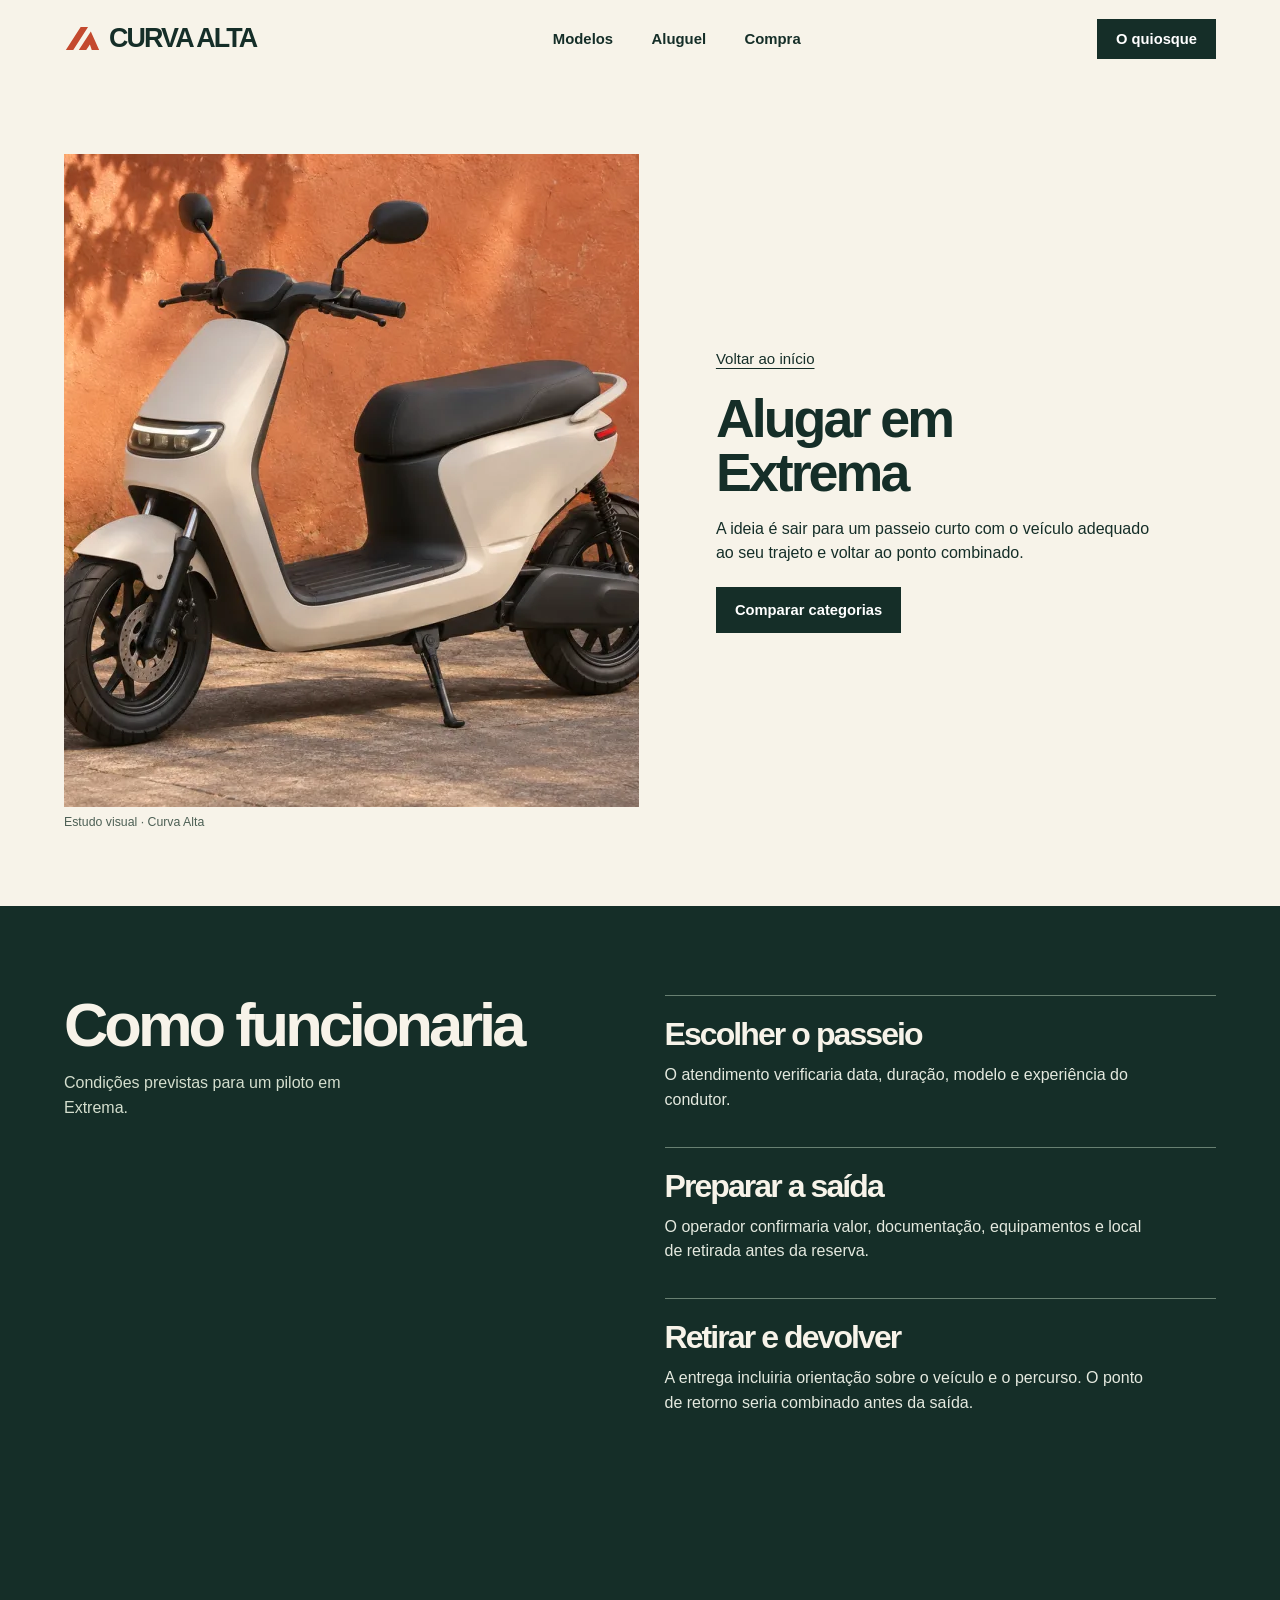
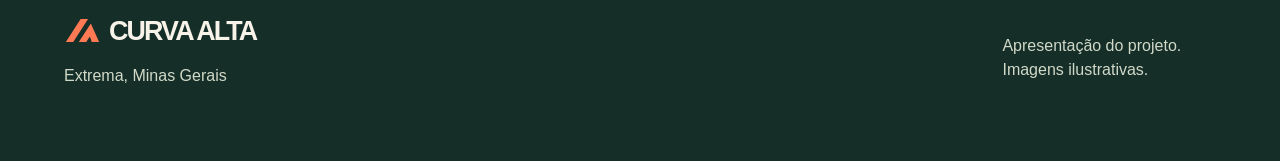
==== aluguel.html @ ac738452 "WIP: Apresentação do piloto Curva Alta em Extrema" ====
<!doctype html><html lang="pt-BR"><head><meta charset="utf-8"><meta name="viewport" content="width=device-width,initial-scale=1"><meta name="theme-color" content="#152e28"><meta name="robots" content="noindex,nofollow"><meta name="referrer" content="no-referrer"><meta http-equiv="Content-Security-Policy" content="default-src 'self'; img-src 'self'; style-src 'self'; script-src 'self'; connect-src 'none'; form-action 'none'; base-uri 'none'; object-src 'none'"><title>Alugar em Extrema · Curva Alta</title><meta name="description" content="Conheça a proposta da Curva Alta para passeios, mobilidade elétrica e quiosques parceiros em Extrema, Minas Gerais."><meta property="og:title" content="Alugar em Extrema · Curva Alta"><meta property="og:description" content="Conheça a proposta da Curva Alta para passeios, mobilidade elétrica e quiosques parceiros em Extrema, Minas Gerais."><meta property="og:image" content="https://jowpurcinelli.github.io/curva-alta/assets/serra.webp"><link rel="stylesheet" href="assets/store.css"><link rel="stylesheet" href="assets/showroom.css"><link rel="stylesheet" href="assets/kiosk.css"><link rel="stylesheet" href="assets/demo.css"></head><body><a class="ca-skip" href="#principal">Pular para o conteúdo</a><header class="ca-header"><div class="ca-wrap ca-bar"><a class="ca-mark" href="./" aria-label="Curva Alta, início"><svg class="ca-sign" width="37" height="32" viewBox="0 0 40 34" fill="none" aria-hidden="true" focusable="false"><path d="M2 29 18 4h8L10 29H2Zm14 0L29 9l9 20h-8l-2-6-4 6h-8Z" fill="currentColor"/></svg>
<span class="ca-word">CURVA ALTA</span>
</a><nav class="ca-nav" aria-label="Navegação principal"><a href="./#modelos">Modelos</a><a href="aluguel.html">Aluguel</a><a href="compra.html">Compra</a></nav><a class="ca-header-cta" href="quiosque.html">O quiosque</a><details class="ca-menu"><summary aria-label="Abrir menu"><span></span><span></span></summary><nav aria-label="Menu para celular"><a href="./#modelos">Modelos</a><a href="aluguel.html">Aluguel</a><a href="compra.html">Compra</a><a href="quiosque.html">O quiosque</a></nav></details></div></header><main id="principal"><section class="ca-kiosk detail"><div class="ca-wrap ca-kiosk-block"><figure><img src="assets/scooter.webp" alt="Alugar em Extrema, imagem ilustrativa" width="870" height="653" loading="lazy"><figcaption>Estudo visual · Curva Alta</figcaption></figure><div><a href="./" class="back">Voltar ao início</a><h1>Alugar em Extrema</h1><p>A ideia é sair para um passeio curto com o veículo adequado ao seu trajeto e voltar ao ponto combinado.</p><div class="actions"><a class="ca-action" href="./#modelos">Comparar categorias</a></div></div></div></section><section class="ca-guide"><div class="ca-wrap ca-guide-inner"><div class="ca-guide-title"><h2>Como funcionaria</h2><p>Condições previstas para um piloto em Extrema.</p></div><div class="ca-guide-options"><article><h3>Escolher o passeio</h3><p>O atendimento verificaria data, duração, modelo e experiência do condutor.</p></article><article><h3>Preparar a saída</h3><p>O operador confirmaria valor, documentação, equipamentos e local de retirada antes da reserva.</p></article><article><h3>Retirar e devolver</h3><p>A entrega incluiria orientação sobre o veículo e o percurso. O ponto de retorno seria combinado antes da saída.</p></article></div></div></section></main><footer class="ca-footer"><div class="ca-wrap ca-footer-inner"><div><a class="ca-mark" href="./" aria-label="Curva Alta, início"><svg class="ca-sign" width="37" height="32" viewBox="0 0 40 34" fill="none" aria-hidden="true" focusable="false"><path d="M2 29 18 4h8L10 29H2Zm14 0L29 9l9 20h-8l-2-6-4 6h-8Z" fill="currentColor"/></svg>
<span class="ca-word">CURVA ALTA</span>
</a><p>Extrema, Minas Gerais</p></div><p>Apresentação do projeto. Imagens ilustrativas.</p></div></footer><script defer src="assets/demo.js"></script></body></html>
---- assets/store.css ----
:root {
  color-scheme: light;
  --ca-ink: #152e28;
  --ca-paper: #f7f3e9;
  --ca-accent: #c4492e;
  --ca-line: #c3c4b5;
  --ca-display: "Archivo Narrow", "Arial Narrow", "Helvetica Neue", Arial, sans-serif;
  --ca-body: "DM Sans", "Helvetica Neue", Arial, sans-serif;
}
*, *::before, *::after { box-sizing: border-box; }
html { background: var(--ca-paper); scroll-padding-top: 1rem; }
body { margin: 0; color: var(--ca-ink); background: var(--ca-paper); font-family: var(--ca-body); }
button, input, select, textarea { font: inherit; }
a { color: inherit; }
img { display: block; max-width: 100%; }
button, summary, select { cursor: pointer; }
[hidden] { display: none !important; }
:focus-visible { outline: 3px solid #1b73a0; outline-offset: 4px; }
.ca-wrap { width: min(100%, 1380px); padding-inline: clamp(20px, 5vw, 80px); margin-inline: auto; }
.ca-skip { position: fixed; z-index: 30; left: 1rem; top: 1rem; padding: 1rem; background: white; transform: translateY(-200%); }
.ca-skip:focus { transform: none; }
.ca-header { position: relative; z-index: 3; background: var(--ca-paper); color: var(--ca-ink); }
.ca-bar { display: flex; align-items: center; gap: 30px; min-height: 77px; }
.ca-mark { display: inline-flex; align-items: center; gap: 8px; text-decoration: none; flex: 0 0 auto; }
.ca-sign { color: var(--ca-accent); }
.ca-word { font-family: var(--ca-display); font-weight: 900; font-size: clamp(22px, 2.1vw, 31px); letter-spacing: -.07em; line-height: 1; }
.ca-nav { display: flex; align-items: center; justify-content: center; gap: clamp(18px, 3vw, 50px); margin-inline: auto; }
.ca-nav a, .ca-menu nav a, .ca-footer nav a { text-underline-offset: 4px; text-decoration: none; }
.ca-nav a, .ca-menu nav a { font-size: .93rem; font-weight: 600; }
.ca-header a:hover, .ca-footer nav a:hover { text-decoration: underline; }
.ca-header-cta, .ca-action { display: inline-flex; align-items: center; justify-content: center; gap: 24px; padding: 12px 19px; background: var(--ca-ink); color: white; font-size: .92rem; font-weight: 700; border: 0; text-decoration: none; }
.ca-header-cta span, .ca-action span { font-size: 1.15em; }
.ca-menu { display: none; }
.ca-footer { color: var(--ca-paper); background: var(--ca-ink); }
.ca-footer-inner { display: flex; justify-content: space-between; align-items: center; gap: 24px; padding-block: clamp(36px, 6vw, 76px); }
.ca-footer p { margin-bottom: 0; color: #d1d9c8; }
.ca-footer .ca-sign { color: #ff7954; }
.ca-footer nav { display: flex; gap: 15px 28px; flex-wrap: wrap; font-size: .9rem; }
.ca-inquiry { background: #e9e6d8; }
.ca-inquiry-inner { display: grid; grid-template-columns: minmax(0, .87fr) minmax(0, 1fr); gap: clamp(38px, 9vw, 160px); padding-block: clamp(54px, 8vw, 110px); }
.ca-inquiry-intro h2, .ca-page h1 { font-family: var(--ca-display); font-weight: 700; line-height: .98; letter-spacing: -.065em; margin: 0 0 20px; font-size: clamp(42px, 5vw, 82px); }
.ca-inquiry-intro p, .ca-page p { max-width: 62ch; font-size: 1.06rem; line-height: 1.6; }
.ca-inquiry-intro .ca-small { border-top: 1px solid #adb4a4; padding-top: 15px; margin-top: 26px; max-width: 35ch; font-size: .9rem; }
.ca-form-wrap { display: block; min-width: 0; }
.ca-form { display: grid; gap: 17px; }
.ca-form fieldset { border: 0; padding: 0; margin: 0; min-width: 0; }
.ca-form legend, .ca-field, .ca-page label { font-size: .91rem; font-weight: 650; }
.ca-form legend { margin: 0 0 8px; padding: 0; }
.ca-modes { display: grid; grid-template-columns: 1fr 1fr; gap: 8px; }
.ca-modes label { position: relative; }
.ca-modes input { position: absolute; opacity: 0; width: 1px; height: 1px; }
.ca-modes span { text-align: center; display: block; border: 1px solid #7f897d; padding: 13px 8px; cursor: pointer; }
.ca-modes input:checked + span { color: white; border-color: var(--ca-ink); background: var(--ca-ink); }
.ca-modes input:focus-visible + span { outline: 3px solid #1b73a0; outline-offset: 2px; }
.ca-field { display: block; min-width: 0; }
.ca-field small { color: #42584a; font-size: .83em; font-weight: 400; }
.ca-fields { display: grid; grid-template-columns: repeat(2, minmax(0, 1fr)); gap: 12px; }
.ca-field input, .ca-field select, .ca-field textarea, .ca-page select, .ca-page input:not([type="hidden"]) { display: block; width: 100%; min-width: 0; margin-top: 7px; padding: 12px; min-height: 45px; color: var(--ca-ink); border: 1px solid #8e9789; border-radius: 0; background: var(--ca-paper); font-size: 1rem; font-weight: 400; }
.ca-field textarea { resize: vertical; }
.ca-action { width: fit-content; min-height: 46px; text-align: left; }
.ca-action:hover, .ca-header-cta:hover { background: #26473d; }
.ca-form .ca-fine { margin: -5px 0 0; font-size: .8rem; }
.ca-error, .ca-notice { background: var(--ca-paper); padding: 18px; border-left: 4px solid var(--ca-accent); line-height: 1.55; }
.ca-page { padding-block: clamp(50px, 8vw, 110px); }
.ca-page h2 { font-size: clamp(22px, 3vw, 40px); letter-spacing: -.03em; }
.ca-page form { max-width: 42rem; }
.ca-page .ca-action { margin-block: 16px; }
.ca-product { display: grid; grid-template-columns: 1fr 1fr; align-items: start; gap: 5vw; }
.ca-product img { width: 100%; height: auto; }
.ca-product-copy > :first-child { margin-top: 0; }
.ca-products { list-style: none; padding: 0; display: grid; grid-template-columns: repeat(auto-fit,minmax(min(100%,240px),1fr)); gap: 20px; }
.ca-products a { display: block; text-decoration: none; }
.ca-products a:hover { text-decoration: underline; }
.ca-products h2 { font-size: 1.3rem; }
.ca-products img { width: 100%; aspect-ratio: 4 / 3; object-fit: cover; }
.ca-cart-item { display: grid; gap: 7px; border-top: 1px solid var(--ca-line); padding-block: 17px; }
.ca-cart-item input { max-width: 7rem; }
.ca-rich { max-width: 75ch; overflow-wrap: anywhere; }
.ca-rich img { height: auto; }
@media (max-width: 760px) {
  .ca-bar { min-height: 63px; gap: 12px; }
  .ca-nav { display: none; }
  .ca-header-cta { margin-left: auto; gap: 9px; padding: 10px 12px; }
  .ca-mark { gap: 5px; }
  .ca-sign { width: 30px; height: 27px; }
  .ca-menu { display: block; }
  .ca-menu summary { display: grid; align-content: center; gap: 5px; height: 43px; width: 38px; padding: 6px; list-style: none; }
  .ca-menu summary::-webkit-details-marker { display: none; }
  .ca-menu summary span { display: block; height: 2px; background: currentColor; }
  .ca-menu nav { position: absolute; top: 100%; left: 0; right: 0; display: grid; background: var(--ca-paper); padding: 8px 20px 20px; border-bottom: 1px solid var(--ca-line); }
  .ca-menu nav a { padding: 12px 0; }
  .ca-inquiry-inner, .ca-product { grid-template-columns: 1fr; }
  .ca-footer-inner { align-items: start; flex-direction: column; }
}
@media (max-width: 340px) {
  .ca-bar { gap: 5px; }
  .ca-fields { grid-template-columns: 1fr; }
}
---- assets/showroom.css ----
.ca-hero { position: relative; background: #263a31; color: #fff9eb; isolation: isolate; }
.ca-hero-photo, .ca-hero-shade { position: absolute; inset: 0; width: 100%; height: 100%; }
.ca-hero-photo { z-index: -2; object-fit: cover; object-position: center 61%; }
.ca-hero-shade { z-index: -1; background: linear-gradient(90deg, rgba(11,23,16,.78) 0%, rgba(11,23,16,.55) 33%, rgba(11,23,16,.08) 71%), linear-gradient(0deg, rgba(11,23,16,.14), transparent 30%); }
.ca-hero-inner { display: flex; align-items: center; min-height: clamp(455px, 39vw, 620px); padding-block: clamp(42px, 5vw, 75px); }
.ca-hero-copy { max-width: 59%; }
.ca-locale { display: flex; align-items: center; gap: 9px; margin: 0 0 19px; font: 650 .74rem/1.4 var(--ca-body); letter-spacing: .14em; text-transform: uppercase; }
.ca-locale span { width: 21px; height: 3px; background: #fb7954; }
.ca-hero h1 { margin: 0; font-family: var(--ca-display); font-weight: 700; font-size: clamp(60px, 7.3vw, 120px); line-height: .93; letter-spacing: -.075em; }
.ca-hero h1 em { display: block; font-family: Georgia, "Times New Roman", serif; font-weight: 400; letter-spacing: -.078em; }
.ca-hero-lead { max-width: 38ch; margin: 23px 0; font-size: clamp(1rem, 1.35vw, 1.24rem); line-height: 1.45; }
.ca-hero-actions { display: flex; flex-wrap: wrap; align-items: center; gap: 14px 23px; }
.ca-explore, .ca-hero-link { display: inline-flex; align-items: center; gap: 12px; min-height: 44px; padding: 0 0 1px; font-size: .94rem; font-weight: 700; }
.ca-explore { background: #f57a51; color: #18291f; padding-inline: 18px; text-decoration: none; }
.ca-explore:hover { background: #ff916d; }
.ca-hero-link { color: inherit; text-underline-offset: 5px; }
.ca-fleet { padding-block: clamp(48px, 5.5vw, 86px); }
.ca-fleet-head { display: flex; align-items: end; justify-content: space-between; gap: 24px; margin-bottom: 27px; }
.ca-fleet h2, .ca-guide h2, .ca-faq h2 { font: 700 clamp(39px, 4.8vw, 79px)/.98 var(--ca-display); letter-spacing: -.065em; margin: 0; }
.ca-fleet-head p { max-width: 36ch; margin: 0; line-height: 1.48; font-size: .98rem; }
.ca-fleet-grid { display: grid; grid-template-columns: repeat(3, minmax(0, 1fr)); gap: clamp(14px, 2vw, 32px); }
.ca-card-link { display: block; text-decoration: none; }
.ca-card-photo { background: #e4e0d4; overflow: hidden; aspect-ratio: 4 / 3; }
.ca-card-photo img { width: 100%; height: 100%; object-fit: cover; transition: transform .3s; }
.ca-card-link:hover img { transform: scale(1.025); }
.ca-card-title { display: flex; align-items: center; justify-content: space-between; gap: 5px; margin-top: 16px; }
.ca-card h3, .ca-guide-options h3 { margin: 0; font: 700 clamp(25px, 2.5vw, 39px)/1.03 var(--ca-display); letter-spacing: -.06em; }
.ca-card-title span { display: grid; place-items: center; width: 36px; height: 36px; border: 1px solid #a5b0a0; border-radius: 50%; font-size: 1.1rem; flex-shrink: 0; }
.ca-card p { max-width: 40ch; margin: 5px 0 0; font-size: .97rem; line-height: 1.5; }
.ca-guide { background: var(--ca-ink); color: var(--ca-paper); }
.ca-guide-inner, .ca-faq-inner { padding-block: clamp(55px, 7vw, 94px); display: grid; grid-template-columns: minmax(0,.88fr) minmax(0,1fr); gap: clamp(30px, 9vw, 150px); }
.ca-guide-title p { max-width: 32ch; line-height: 1.55; color: #d4dece; }
.ca-guide-options article { border-top: 1px solid #688072; padding-block: 22px; }
.ca-guide-options p { line-height: 1.55; color: #e4e9df; margin-block: 12px; max-width: 56ch; }
.ca-guide-options a { display: inline-block; padding-block: 5px; font-weight: 650; text-underline-offset: 4px; }
.ca-faq summary { font-weight: 650; padding-block: 18px; line-height: 1.4; }
.ca-faq details { border-top: 1px solid var(--ca-line); }
.ca-faq details:last-child { border-bottom: 1px solid var(--ca-line); }
.ca-faq details p { max-width: 62ch; margin: 0 0 19px; line-height: 1.55; }
@media (max-width: 760px) {
  .ca-hero-inner { min-height: 550px; align-items: end; padding-block: 32px; }
  .ca-hero-photo { object-position: 72% center; }
  .ca-hero-shade { background: linear-gradient(0deg, rgba(8,21,14,.94) 0%, rgba(8,21,14,.78) 24%, rgba(8,21,14,.24) 61%, rgba(8,21,14,.03) 100%); }
  .ca-hero-copy { max-width: 100%; }
  .ca-hero h1 { font-size: clamp(54px, 12vw, 79px); }
  .ca-locale { margin-bottom: 13px; }
  .ca-hero-lead { max-width: 34ch; margin-block: 15px; }
  .ca-fleet-head { display: block; }
  .ca-fleet-head p { margin-top: 15px; }
  .ca-fleet-grid { grid-template-columns: 1fr; gap: 28px; }
  .ca-guide-inner, .ca-faq-inner { grid-template-columns: 1fr; gap: 24px; }
}
@media (prefers-reduced-motion: reduce) {
  .ca-card-link:hover img { transform: none; }
  .ca-card-photo img { transition: none; }
}
---- assets/kiosk.css ----
.ca-kiosk { padding-block: clamp(45px, 6vw, 90px); background: var(--ca-paper); }
.ca-kiosk-block { display: grid; grid-template-columns: 1.15fr 1fr; gap: clamp(28px, 6vw, 85px); align-items: center; }
.ca-kiosk figure { margin: 0; }
.ca-kiosk figure img { display: block; width: 100%; aspect-ratio: 16 / 10; object-fit: cover; }
.ca-kiosk figcaption { margin-top: 8px; font-size: .77rem; color: #4d6055; }
.ca-kiosk h1, .ca-kiosk h2 { margin: 0; font-size: clamp(35px, 4.2vw, 70px); letter-spacing: -.055em; line-height: 1.01; }
.ca-kiosk p { max-width: 49ch; margin: 18px 0; line-height: 1.5; }
.ca-kiosk .ca-action { display: inline-flex; text-decoration: none; }
@media (max-width: 760px) {
  .ca-kiosk-block { grid-template-columns: 1fr; }
  .ca-kiosk figure img { aspect-ratio: 1.65; }
}
---- assets/demo.css ----
.back{display:inline-block;margin:0 0 1.5rem;text-underline-offset:4px;font-size:.94rem}.detail{padding-block:clamp(38px,6vw,82px)}.actions{display:flex;flex-wrap:wrap;gap:.7rem}.detail h1{max-width:13ch}.ca-footer-inner>p{max-width:24ch;line-height:1.5}.ca-kiosk .ca-action{margin-top:4px}.detail figure img{aspect-ratio:4/3}@media(max-width:760px){.detail figure img{aspect-ratio:16/10}.detail .ca-kiosk-block{gap:22px}.ca-header-cta{white-space:nowrap}}
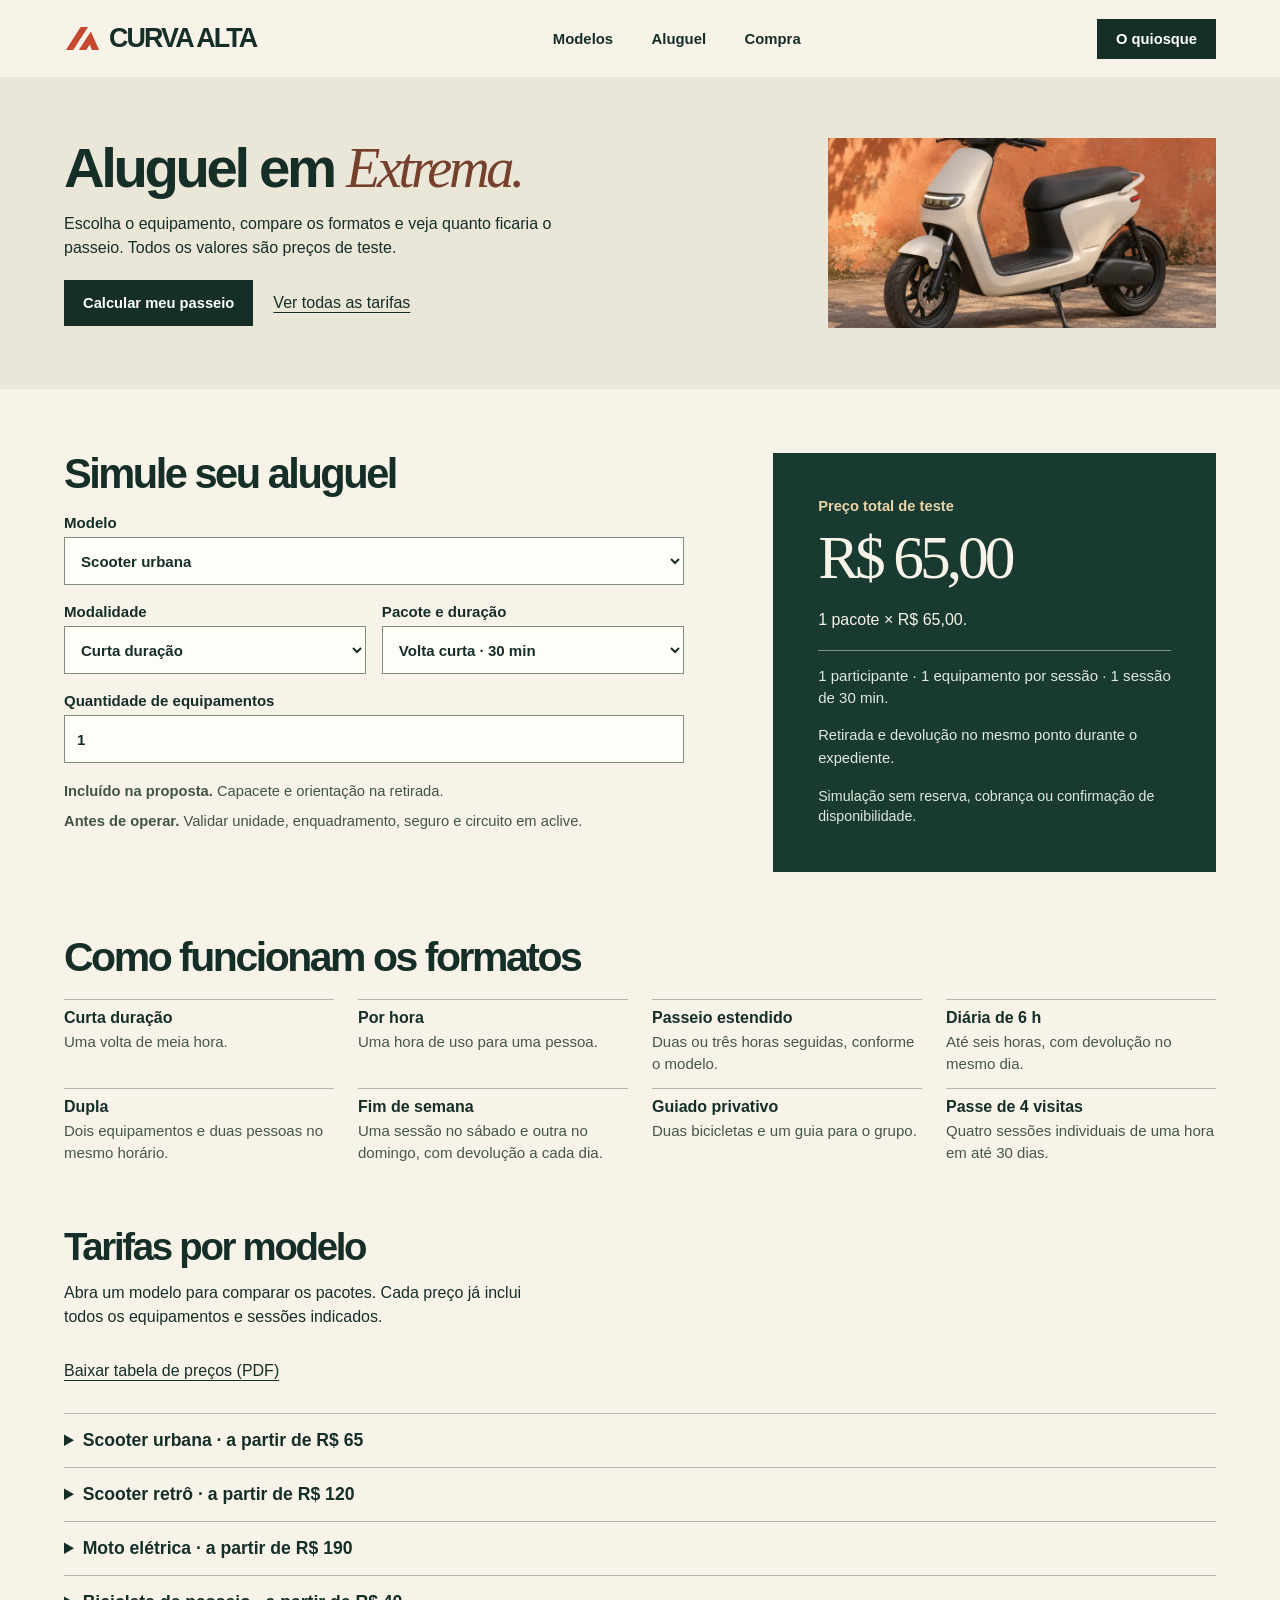
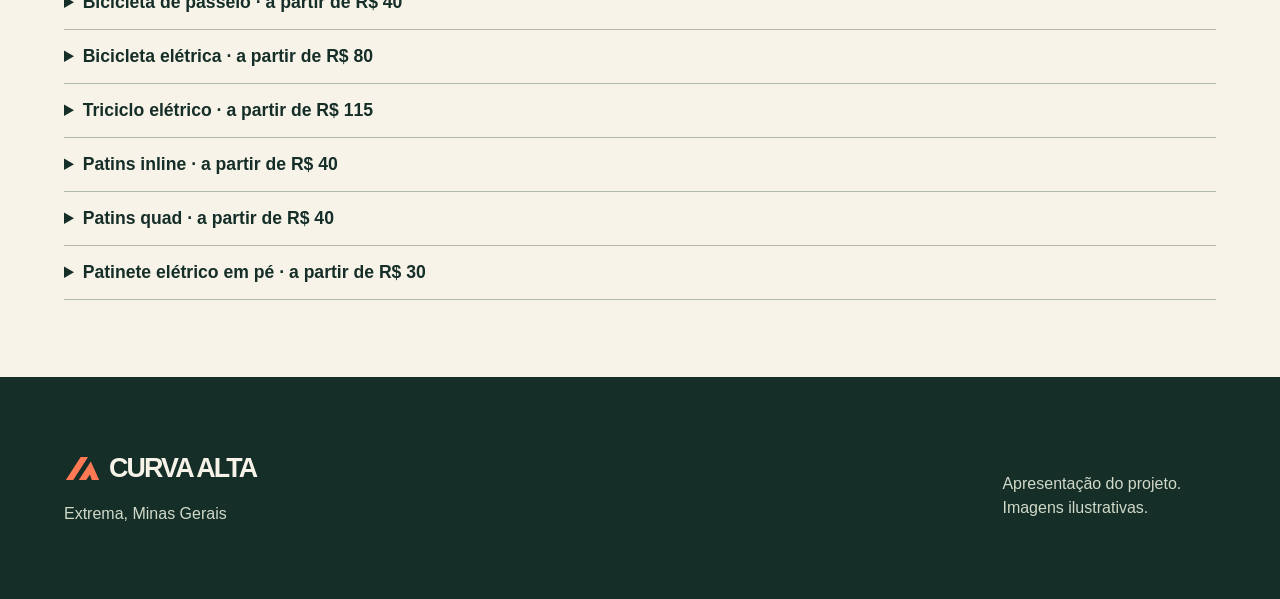
==== commit ca40e385: "WIP: Amplia o catálogo de demonstração e o simulador de aluguel" ====
--- a/aluguel.html
+++ b/aluguel.html
@@ -1,5 +1,14 @@
-<!doctype html><html lang="pt-BR"><head><meta charset="utf-8"><meta name="viewport" content="width=device-width,initial-scale=1"><meta name="theme-color" content="#152e28"><meta name="robots" content="noindex,nofollow"><meta name="referrer" content="no-referrer"><meta http-equiv="Content-Security-Policy" content="default-src 'self'; img-src 'self'; style-src 'self'; script-src 'self'; connect-src 'none'; form-action 'none'; base-uri 'none'; object-src 'none'"><title>Alugar em Extrema · Curva Alta</title><meta name="description" content="Conheça a proposta da Curva Alta para passeios, mobilidade elétrica e quiosques parceiros em Extrema, Minas Gerais."><meta property="og:title" content="Alugar em Extrema · Curva Alta"><meta property="og:description" content="Conheça a proposta da Curva Alta para passeios, mobilidade elétrica e quiosques parceiros em Extrema, Minas Gerais."><meta property="og:image" content="https://jowpurcinelli.github.io/curva-alta/assets/serra.webp"><link rel="stylesheet" href="assets/store.css"><link rel="stylesheet" href="assets/showroom.css"><link rel="stylesheet" href="assets/kiosk.css"><link rel="stylesheet" href="assets/demo.css"></head><body><a class="ca-skip" href="#principal">Pular para o conteúdo</a><header class="ca-header"><div class="ca-wrap ca-bar"><a class="ca-mark" href="./" aria-label="Curva Alta, início"><svg class="ca-sign" width="37" height="32" viewBox="0 0 40 34" fill="none" aria-hidden="true" focusable="false"><path d="M2 29 18 4h8L10 29H2Zm14 0L29 9l9 20h-8l-2-6-4 6h-8Z" fill="currentColor"/></svg>
+<!doctype html><html lang="pt-BR"><head><meta charset="utf-8"><meta name="viewport" content="width=device-width,initial-scale=1"><meta name="theme-color" content="#152e28"><meta name="robots" content="noindex,nofollow"><meta name="referrer" content="no-referrer"><meta http-equiv="Content-Security-Policy" content="default-src 'self'; img-src 'self'; style-src 'self'; script-src 'self'; connect-src 'none'; form-action 'none'; base-uri 'none'; object-src 'none'"><title>Aluguel em Extrema · Curva Alta</title><meta name="description" content="Conheça a proposta da Curva Alta para passeios, mobilidade elétrica e quiosques parceiros em Extrema, Minas Gerais."><meta property="og:title" content="Aluguel em Extrema · Curva Alta"><meta property="og:description" content="Conheça a proposta da Curva Alta para passeios, mobilidade elétrica e quiosques parceiros em Extrema, Minas Gerais."><meta property="og:image" content="https://jowpurcinelli.github.io/curva-alta/assets/serra.webp"><link rel="stylesheet" href="assets/store.css"><link rel="stylesheet" href="assets/showroom.css"><link rel="stylesheet" href="assets/kiosk.css"><link rel="stylesheet" href="assets/demo.css"><link rel="stylesheet" href="assets/rental.css"></head><body><a class="ca-skip" href="#principal">Pular para o conteúdo</a><header class="ca-header"><div class="ca-wrap ca-bar"><a class="ca-mark" href="./" aria-label="Curva Alta, início"><svg class="ca-sign" width="37" height="32" viewBox="0 0 40 34" fill="none" aria-hidden="true" focusable="false"><path d="M2 29 18 4h8L10 29H2Zm14 0L29 9l9 20h-8l-2-6-4 6h-8Z" fill="currentColor"/></svg>
 <span class="ca-word">CURVA ALTA</span>
-</a><nav class="ca-nav" aria-label="Navegação principal"><a href="./#modelos">Modelos</a><a href="aluguel.html">Aluguel</a><a href="compra.html">Compra</a></nav><a class="ca-header-cta" href="quiosque.html">O quiosque</a><details class="ca-menu"><summary aria-label="Abrir menu"><span></span><span></span></summary><nav aria-label="Menu para celular"><a href="./#modelos">Modelos</a><a href="aluguel.html">Aluguel</a><a href="compra.html">Compra</a><a href="quiosque.html">O quiosque</a></nav></details></div></header><main id="principal"><section class="ca-kiosk detail"><div class="ca-wrap ca-kiosk-block"><figure><img src="assets/scooter.webp" alt="Alugar em Extrema, imagem ilustrativa" width="870" height="653" loading="lazy"><figcaption>Estudo visual · Curva Alta</figcaption></figure><div><a href="./" class="back">Voltar ao início</a><h1>Alugar em Extrema</h1><p>A ideia é sair para um passeio curto com o veículo adequado ao seu trajeto e voltar ao ponto combinado.</p><div class="actions"><a class="ca-action" href="./#modelos">Comparar categorias</a></div></div></div></section><section class="ca-guide"><div class="ca-wrap ca-guide-inner"><div class="ca-guide-title"><h2>Como funcionaria</h2><p>Condições previstas para um piloto em Extrema.</p></div><div class="ca-guide-options"><article><h3>Escolher o passeio</h3><p>O atendimento verificaria data, duração, modelo e experiência do condutor.</p></article><article><h3>Preparar a saída</h3><p>O operador confirmaria valor, documentação, equipamentos e local de retirada antes da reserva.</p></article><article><h3>Retirar e devolver</h3><p>A entrega incluiria orientação sobre o veículo e o percurso. O ponto de retorno seria combinado antes da saída.</p></article></div></div></section></main><footer class="ca-footer"><div class="ca-wrap ca-footer-inner"><div><a class="ca-mark" href="./" aria-label="Curva Alta, início"><svg class="ca-sign" width="37" height="32" viewBox="0 0 40 34" fill="none" aria-hidden="true" focusable="false"><path d="M2 29 18 4h8L10 29H2Zm14 0L29 9l9 20h-8l-2-6-4 6h-8Z" fill="currentColor"/></svg>
+</a><nav class="ca-nav" aria-label="Navegação principal"><a href="./#modelos">Modelos</a><a href="aluguel.html">Aluguel</a><a href="compra.html">Compra</a></nav><a class="ca-header-cta" href="quiosque.html">O quiosque</a><details class="ca-menu"><summary aria-label="Abrir menu"><span></span><span></span></summary><nav aria-label="Menu para celular"><a href="./#modelos">Modelos</a><a href="aluguel.html">Aluguel</a><a href="compra.html">Compra</a><a href="quiosque.html">O quiosque</a></nav></details></div></header><main id="principal"><section class="rent-intro"><div class="ca-wrap rent-intro-inner"><div><h1>Aluguel em <em>Extrema.</em></h1><p>Escolha o equipamento, compare os formatos e veja quanto ficaria o passeio. Todos os valores são preços de teste.</p><div class="rent-actions"><a class="ca-action" href="#simulador">Calcular meu passeio</a><a class="rent-local" href="#tarifas">Ver todas as tarifas</a></div></div><figure><img src="assets/scooter.webp" alt="Scooter elétrica ilustrativa para passeio" width="870" height="653" loading="lazy"></figure></div></section>
+<noscript><div class="ca-wrap"><p>Consulte os preços por pacote na lista de tarifas abaixo. Para calcular várias unidades, multiplique o preço do pacote pela quantidade.</p></div></noscript>
+<section id="simulador" class="rent-calc" aria-labelledby="calc-title" hidden><div class="ca-wrap rent-calc-inner"><div><h2 id="calc-title">Simule seu aluguel</h2>
+<div class="rent-controls"><label for="modelo">Modelo<select id="modelo"><option value="scooter">Scooter urbana</option><option value="retro">Scooter retrô</option><option value="moto">Moto elétrica</option><option value="bike">Bicicleta de passeio</option><option value="ebike">Bicicleta elétrica</option><option value="triciclo">Triciclo elétrico</option><option value="inline">Patins inline</option><option value="quad">Patins quad</option><option value="patinete">Patinete elétrico em pé</option></select></label><div class="rent-pair"><label for="modalidade">Modalidade<select id="modalidade"></select></label><label for="plano">Pacote e duração<select id="plano"></select></label></div>
+<label for="quantidade"><span id="quantidade-label">Quantidade de equipamentos</span><input id="quantidade" inputmode="numeric" type="number" min="1" step="1" value="1"></label></div>
+<div class="rent-method"><p><strong>Incluído na proposta.</strong> <span id="model-included"></span></p><p><strong>Antes de operar.</strong> <span id="model-requirements"></span></p></div></div>
+<aside class="rent-aside" id="rent-summary" aria-labelledby="total-title"><p id="total-title" class="rent-overline">Preço total de teste</p><div role="status" aria-live="polite" aria-atomic="true"><p data-total class="rent-total"></p><p data-breakdown class="rent-breakdown"></p><p data-contents class="rent-package"></p></div><p data-note class="rent-summary-detail"></p><p class="rent-disclaimer">Simulação sem reserva, cobrança ou confirmação de disponibilidade.</p></aside></div></section>
+<section class="ca-wrap rent-formats" id="formatos" aria-labelledby="format-title"><h2 id="format-title">Como funcionam os formatos</h2><dl><div><dt>Curta duração</dt><dd>Uma volta de meia hora.</dd></div><div><dt>Por hora</dt><dd>Uma hora de uso para uma pessoa.</dd></div><div><dt>Passeio estendido</dt><dd>Duas ou três horas seguidas, conforme o modelo.</dd></div><div><dt>Diária de 6 h</dt><dd>Até seis horas, com devolução no mesmo dia.</dd></div><div><dt>Dupla</dt><dd>Dois equipamentos e duas pessoas no mesmo horário.</dd></div><div><dt>Fim de semana</dt><dd>Uma sessão no sábado e outra no domingo, com devolução a cada dia.</dd></div><div><dt>Guiado privativo</dt><dd>Duas bicicletas e um guia para o grupo.</dd></div><div><dt>Passe de 4 visitas</dt><dd>Quatro sessões individuais de uma hora em até 30 dias.</dd></div></dl></section>
+<section id="tarifas" class="ca-wrap rent-menu" aria-labelledby="rates-title"><h2 id="rates-title">Tarifas por modelo</h2><p>Abra um modelo para comparar os pacotes. Cada preço já inclui todos os equipamentos e sessões indicados.</p><p><a class="rent-select-link" href="assets/tarifas-curva-alta.pdf" download>Baixar tabela de preços (PDF)</a></p>
+<details id="tarifas-scooter" data-model="scooter"><summary>Scooter urbana · a partir de R$ 65</summary><p>Um passeio urbano individual ou duas scooters para sair em dupla. <a class="rent-local" href="scooter.html">Ver o modelo.</a></p><p><strong>Incluído na proposta.</strong> <span data-included>Capacete e orientação na retirada.</span></p><p><strong>Antes de operar.</strong> <span data-requirements>Validar unidade, enquadramento, seguro e circuito em aclive.</span></p><div class="rent-options"><div class="rent-price-row" data-plan="scooter-30" data-kind="Curta duração" data-kind-label="Curta duração" data-label="Volta curta · 30 min" data-cents="6500" data-units="1" data-sessions="1" data-duration="30 min"><strong>Volta curta</strong><p>Curta duração · 1 equipamento · 1 sessão de 30 min</p><p data-plan-note>Retirada e devolução no mesmo ponto durante o expediente.</p><a class="rent-select-link" data-select-plan="scooter-30" href="aluguel.html?modelo=scooter&amp;plano=scooter-30#simulador" aria-label="Simular Volta curta por R$ 65">R$ 65 <span aria-hidden="true">↗</span></a></div><div class="rent-price-row" data-plan="scooter-60" data-kind="Por hora" data-kind-label="Por hora" data-label="Passeio de uma hora · 1 h" data-cents="10000" data-units="1" data-sessions="1" data-duration="1 h"><strong>Passeio de uma hora</strong><p>Por hora · 1 equipamento · 1 sessão de 1 h</p><p data-plan-note>Retirada e devolução no mesmo ponto durante o expediente.</p><a class="rent-select-link" data-select-plan="scooter-60" href="aluguel.html?modelo=scooter&amp;plano=scooter-60#simulador" aria-label="Simular Passeio de uma hora por R$ 100">R$ 100 <span aria-hidden="true">↗</span></a></div><div class="rent-price-row" data-plan="scooter-120" data-kind="Passeio estendido" data-kind-label="Passeio estendido" data-label="Passeio de duas horas · 2 h" data-cents="17000" data-units="1" data-sessions="1" data-duration="2 h"><strong>Passeio de duas horas</strong><p>Passeio estendido · 1 equipamento · 1 sessão de 2 h</p><p data-plan-note>Retirada e devolução no mesmo ponto durante o expediente.</p><a class="rent-select-link" data-select-plan="scooter-120" href="aluguel.html?modelo=scooter&amp;plano=scooter-120#simulador" aria-label="Simular Passeio de duas horas por R$ 170">R$ 170 <span aria-hidden="true">↗</span></a></div><div class="rent-price-row" data-plan="scooter-dupla" data-kind="Dupla" data-kind-label="Dupla" data-label="Passeio a dois · 1 h" data-cents="18500" data-units="2" data-sessions="1" data-duration="1 h"><strong>Passeio a dois</strong><p>Dupla · 2 equipamentos · 1 sessão de 1 h</p><p data-plan-note>Duas scooters e dois condutores no mesmo horário. Preço total da dupla.</p><a class="rent-select-link" data-select-plan="scooter-dupla" href="aluguel.html?modelo=scooter&amp;plano=scooter-dupla#simulador" aria-label="Simular Passeio a dois por R$ 185">R$ 185 <span aria-hidden="true">↗</span></a></div></div></details><details id="tarifas-retro" data-model="retro"><summary>Scooter retrô · a partir de R$ 120</summary><p>Uma scooter com banco e piso baixo para um passeio mais demorado. <a class="rent-local" href="retro.html">Ver o modelo.</a></p><p><strong>Incluído na proposta.</strong> <span data-included>Capacete e orientação na retirada.</span></p><p><strong>Antes de operar.</strong> <span data-requirements>Confirmar variante, classificação, documentação, condutor habilitado quando exigido e seguro de locação.</span></p><div class="rent-options"><div class="rent-price-row" data-plan="retro-60" data-kind="Por hora" data-kind-label="Por hora" data-label="Retrô por uma hora · 1 h" data-cents="12000" data-units="1" data-sessions="1" data-duration="1 h"><strong>Retrô por uma hora</strong><p>Por hora · 1 equipamento · 1 sessão de 1 h</p><p data-plan-note>Retirada e devolução no mesmo ponto durante o expediente.</p><a class="rent-select-link" data-select-plan="retro-60" href="aluguel.html?modelo=retro&amp;plano=retro-60#simulador" aria-label="Simular Retrô por uma hora por R$ 120">R$ 120 <span aria-hidden="true">↗</span></a></div><div class="rent-price-row" data-plan="retro-120" data-kind="Passeio estendido" data-kind-label="Passeio estendido" data-label="Retrô por duas horas · 2 h" data-cents="20500" data-units="1" data-sessions="1" data-duration="2 h"><strong>Retrô por duas horas</strong><p>Passeio estendido · 1 equipamento · 1 sessão de 2 h</p><p data-plan-note>Retirada e devolução no mesmo ponto durante o expediente.</p><a class="rent-select-link" data-select-plan="retro-120" href="aluguel.html?modelo=retro&amp;plano=retro-120#simulador" aria-label="Simular Retrô por duas horas por R$ 205">R$ 205 <span aria-hidden="true">↗</span></a></div></div></details><details id="tarifas-moto" data-model="moto"><summary>Moto elétrica · a partir de R$ 190</summary><p>Para quem já pilota e quer mais tempo entre a retirada e a volta. <a class="rent-local" href="moto.html">Ver o modelo.</a></p><p><strong>Incluído na proposta.</strong> <span data-included>Capacete e orientação na retirada.</span></p><p><strong>Antes de operar.</strong> <span data-requirements>CNH A, veículo regularizado, apólice de locação e percurso dentro da autonomia medida.</span></p><div class="rent-options"><div class="rent-price-row" data-plan="moto-120" data-kind="Passeio estendido" data-kind-label="Passeio estendido" data-label="Moto por duas horas · 2 h" data-cents="19000" data-units="1" data-sessions="1" data-duration="2 h"><strong>Moto por duas horas</strong><p>Passeio estendido · 1 equipamento · 1 sessão de 2 h</p><p data-plan-note>Retirada e devolução no mesmo ponto durante o expediente.</p><a class="rent-select-link" data-select-plan="moto-120" href="aluguel.html?modelo=moto&amp;plano=moto-120#simulador" aria-label="Simular Moto por duas horas por R$ 190">R$ 190 <span aria-hidden="true">↗</span></a></div><div class="rent-price-row" data-plan="moto-dia" data-kind="Diária de 6 h" data-kind-label="Diária de 6 h" data-label="Moto por até seis horas · 6 h" data-cents="33000" data-units="1" data-sessions="1" data-duration="6 h"><strong>Moto por até seis horas</strong><p>Diária de 6 h · 1 equipamento · 1 sessão de 6 h</p><p data-plan-note>Retorno no mesmo dia. Definir rota e recarga antes da saída.</p><a class="rent-select-link" data-select-plan="moto-dia" href="aluguel.html?modelo=moto&amp;plano=moto-dia#simulador" aria-label="Simular Moto por até seis horas por R$ 330">R$ 330 <span aria-hidden="true">↗</span></a></div></div></details><details id="tarifas-bike" data-model="bike"><summary>Bicicleta de passeio · a partir de R$ 40</summary><p>Bicicleta sem motor para um giro curto, uma manhã inteira ou dois dias de passeio. <a class="rent-local" href="bike.html">Ver o modelo.</a></p><p><strong>Incluído na proposta.</strong> <span data-included>Bicicleta ajustada e capacete.</span></p><p><strong>Antes de operar.</strong> <span data-requirements>Ajustar tamanho e selim, verificar o trajeto e proteger os intervalos de revisão.</span></p><div class="rent-options"><div class="rent-price-row" data-plan="bike-60" data-kind="Por hora" data-kind-label="Por hora" data-label="Pedal de uma hora · 1 h" data-cents="4000" data-units="1" data-sessions="1" data-duration="1 h"><strong>Pedal de uma hora</strong><p>Por hora · 1 equipamento · 1 sessão de 1 h</p><p data-plan-note>Retirada e devolução no mesmo ponto durante o expediente.</p><a class="rent-select-link" data-select-plan="bike-60" href="aluguel.html?modelo=bike&amp;plano=bike-60#simulador" aria-label="Simular Pedal de uma hora por R$ 40">R$ 40 <span aria-hidden="true">↗</span></a></div><div class="rent-price-row" data-plan="bike-180" data-kind="Passeio estendido" data-kind-label="Passeio estendido" data-label="Pedal de três horas · 3 h" data-cents="9000" data-units="1" data-sessions="1" data-duration="3 h"><strong>Pedal de três horas</strong><p>Passeio estendido · 1 equipamento · 1 sessão de 3 h</p><p data-plan-note>Retirada e devolução no mesmo ponto durante o expediente.</p><a class="rent-select-link" data-select-plan="bike-180" href="aluguel.html?modelo=bike&amp;plano=bike-180#simulador" aria-label="Simular Pedal de três horas por R$ 90">R$ 90 <span aria-hidden="true">↗</span></a></div><div class="rent-price-row" data-plan="bike-dia" data-kind="Diária de 6 h" data-kind-label="Diária de 6 h" data-label="Bicicleta por até seis horas · 6 h" data-cents="12500" data-units="1" data-sessions="1" data-duration="6 h"><strong>Bicicleta por até seis horas</strong><p>Diária de 6 h · 1 equipamento · 1 sessão de 6 h</p><p data-plan-note>Retirada e devolução no mesmo ponto durante o expediente.</p><a class="rent-select-link" data-select-plan="bike-dia" href="aluguel.html?modelo=bike&amp;plano=bike-dia#simulador" aria-label="Simular Bicicleta por até seis horas por R$ 125">R$ 125 <span aria-hidden="true">↗</span></a></div><div class="rent-price-row" data-plan="bike-fds" data-kind="Fim de semana" data-kind-label="Fim de semana" data-label="Fim de semana de bicicleta · 6 h" data-cents="22000" data-units="1" data-sessions="2" data-duration="6 h"><strong>Fim de semana de bicicleta</strong><p>Fim de semana · 1 equipamento · 2 sessões de 6 h</p><p data-plan-note>Uma bicicleta, até seis horas no sábado e seis no domingo. Devolução ao ponto nos dois dias.</p><a class="rent-select-link" data-select-plan="bike-fds" href="aluguel.html?modelo=bike&amp;plano=bike-fds#simulador" aria-label="Simular Fim de semana de bicicleta por R$ 220">R$ 220 <span aria-hidden="true">↗</span></a></div><div class="rent-price-row" data-plan="bike-guiado" data-kind="Guiado privativo" data-kind-label="Guiado privativo" data-label="Pedal guiado para dois · 2 h" data-cents="28000" data-units="2" data-sessions="1" data-duration="2 h"><strong>Pedal guiado para dois</strong><p>Guiado privativo · 2 equipamentos · 1 sessão de 2 h</p><p data-plan-note>Duas bicicletas e guia por duas horas. Valor do grupo. Depende de guia com bicicleta própria e trajeto aprovado.</p><a class="rent-select-link" data-select-plan="bike-guiado" href="aluguel.html?modelo=bike&amp;plano=bike-guiado#simulador" aria-label="Simular Pedal guiado para dois por R$ 280">R$ 280 <span aria-hidden="true">↗</span></a></div></div></details><details id="tarifas-ebike" data-model="ebike"><summary>Bicicleta elétrica · a partir de R$ 80</summary><p>Para quem prefere pedalar com assistência nos trechos de subida. <a class="rent-local" href="ebike.html">Ver o modelo.</a></p><p><strong>Incluído na proposta.</strong> <span data-included>Bicicleta ajustada, capacete e orientação sobre a assistência.</span></p><p><strong>Antes de operar.</strong> <span data-requirements>Conferir a versão, os comandos de assistência, a classe legal, o trajeto e a recarga.</span></p><div class="rent-options"><div class="rent-price-row" data-plan="ebike-60" data-kind="Por hora" data-kind-label="Por hora" data-label="Pedal elétrico de uma hora · 1 h" data-cents="8000" data-units="1" data-sessions="1" data-duration="1 h"><strong>Pedal elétrico de uma hora</strong><p>Por hora · 1 equipamento · 1 sessão de 1 h</p><p data-plan-note>Retirada e devolução no mesmo ponto durante o expediente.</p><a class="rent-select-link" data-select-plan="ebike-60" href="aluguel.html?modelo=ebike&amp;plano=ebike-60#simulador" aria-label="Simular Pedal elétrico de uma hora por R$ 80">R$ 80 <span aria-hidden="true">↗</span></a></div><div class="rent-price-row" data-plan="ebike-180" data-kind="Passeio estendido" data-kind-label="Passeio estendido" data-label="Pedal elétrico de três horas · 3 h" data-cents="17500" data-units="1" data-sessions="1" data-duration="3 h"><strong>Pedal elétrico de três horas</strong><p>Passeio estendido · 1 equipamento · 1 sessão de 3 h</p><p data-plan-note>Retirada e devolução no mesmo ponto durante o expediente.</p><a class="rent-select-link" data-select-plan="ebike-180" href="aluguel.html?modelo=ebike&amp;plano=ebike-180#simulador" aria-label="Simular Pedal elétrico de três horas por R$ 175">R$ 175 <span aria-hidden="true">↗</span></a></div><div class="rent-price-row" data-plan="ebike-dia" data-kind="Diária de 6 h" data-kind-label="Diária de 6 h" data-label="E-bike por até seis horas · 6 h" data-cents="23500" data-units="1" data-sessions="1" data-duration="6 h"><strong>E-bike por até seis horas</strong><p>Diária de 6 h · 1 equipamento · 1 sessão de 6 h</p><p data-plan-note>Retorno no mesmo dia. Percurso e recarga dependem do teste de autonomia.</p><a class="rent-select-link" data-select-plan="ebike-dia" href="aluguel.html?modelo=ebike&amp;plano=ebike-dia#simulador" aria-label="Simular E-bike por até seis horas por R$ 235">R$ 235 <span aria-hidden="true">↗</span></a></div></div></details><details id="tarifas-triciclo" data-model="triciclo"><summary>Triciclo elétrico · a partir de R$ 115</summary><p>Três rodas e condução sentada para conhecer um trecho curto. <a class="rent-local" href="triciclo.html">Ver o modelo.</a></p><p><strong>Incluído na proposta.</strong> <span data-included>Capacete e orientação na retirada.</span></p><p><strong>Antes de operar.</strong> <span data-requirements>Avaliar curvas, declive lateral, largura, carga, classe do veículo e cobertura do seguro.</span></p><div class="rent-options"><div class="rent-price-row" data-plan="triciclo-60" data-kind="Por hora" data-kind-label="Por hora" data-label="Triciclo por uma hora · 1 h" data-cents="11500" data-units="1" data-sessions="1" data-duration="1 h"><strong>Triciclo por uma hora</strong><p>Por hora · 1 equipamento · 1 sessão de 1 h</p><p data-plan-note>Retirada e devolução no mesmo ponto durante o expediente.</p><a class="rent-select-link" data-select-plan="triciclo-60" href="aluguel.html?modelo=triciclo&amp;plano=triciclo-60#simulador" aria-label="Simular Triciclo por uma hora por R$ 115">R$ 115 <span aria-hidden="true">↗</span></a></div><div class="rent-price-row" data-plan="triciclo-120" data-kind="Passeio estendido" data-kind-label="Passeio estendido" data-label="Triciclo por duas horas · 2 h" data-cents="18500" data-units="1" data-sessions="1" data-duration="2 h"><strong>Triciclo por duas horas</strong><p>Passeio estendido · 1 equipamento · 1 sessão de 2 h</p><p data-plan-note>Retirada e devolução no mesmo ponto durante o expediente.</p><a class="rent-select-link" data-select-plan="triciclo-120" href="aluguel.html?modelo=triciclo&amp;plano=triciclo-120#simulador" aria-label="Simular Triciclo por duas horas por R$ 185">R$ 185 <span aria-hidden="true">↗</span></a></div></div></details><details id="tarifas-inline" data-model="inline"><summary>Patins inline · a partir de R$ 40</summary><p>Rodas em linha para praticar em uma área plana e autorizada. <a class="rent-local" href="patins.html">Ver o modelo.</a></p><p><strong>Incluído na proposta.</strong> <span data-included>Um par, capacete, joelheiras, cotoveleiras e munhequeiras.</span></p><p><strong>Antes de operar.</strong> <span data-requirements>Par na numeração correta, teste do freio e confirmação do local.</span></p><div class="rent-options"><div class="rent-price-row" data-plan="inline-60" data-kind="Por hora" data-kind-label="Por hora" data-label="Patins por uma hora · 1 h" data-cents="4000" data-units="1" data-sessions="1" data-duration="1 h"><strong>Patins por uma hora</strong><p>Por hora · 1 par de patins · 1 sessão de 1 h</p><p data-plan-note>Retirada e devolução no mesmo ponto durante o expediente.</p><a class="rent-select-link" data-select-plan="inline-60" href="aluguel.html?modelo=inline&amp;plano=inline-60#simulador" aria-label="Simular Patins por uma hora por R$ 40">R$ 40 <span aria-hidden="true">↗</span></a></div><div class="rent-price-row" data-plan="inline-120" data-kind="Passeio estendido" data-kind-label="Passeio estendido" data-label="Patins por duas horas · 2 h" data-cents="6000" data-units="1" data-sessions="1" data-duration="2 h"><strong>Patins por duas horas</strong><p>Passeio estendido · 1 par de patins · 1 sessão de 2 h</p><p data-plan-note>Retirada e devolução no mesmo ponto durante o expediente.</p><a class="rent-select-link" data-select-plan="inline-120" href="aluguel.html?modelo=inline&amp;plano=inline-120#simulador" aria-label="Simular Patins por duas horas por R$ 60">R$ 60 <span aria-hidden="true">↗</span></a></div><div class="rent-price-row" data-plan="inline-dia" data-kind="Diária de 6 h" data-kind-label="Diária de 6 h" data-label="Patins por até seis horas · 6 h" data-cents="8000" data-units="1" data-sessions="1" data-duration="6 h"><strong>Patins por até seis horas</strong><p>Diária de 6 h · 1 par de patins · 1 sessão de 6 h</p><p data-plan-note>Retirada e devolução no mesmo ponto durante o expediente.</p><a class="rent-select-link" data-select-plan="inline-dia" href="aluguel.html?modelo=inline&amp;plano=inline-dia#simulador" aria-label="Simular Patins por até seis horas por R$ 80">R$ 80 <span aria-hidden="true">↗</span></a></div></div></details><details id="tarifas-quad" data-model="quad"><summary>Patins quad · a partir de R$ 40</summary><p>Rodas em duas fileiras para patinar a dois ou voltar durante o mês. <a class="rent-local" href="quad.html">Ver o modelo.</a></p><p><strong>Incluído na proposta.</strong> <span data-included>Um kit de proteção completo por pessoa, com capacete.</span></p><p><strong>Antes de operar.</strong> <span data-requirements>Confirmar numeração, ajuste, freio e piso plano autorizado.</span></p><div class="rent-options"><div class="rent-price-row" data-plan="quad-60" data-kind="Por hora" data-kind-label="Por hora" data-label="Quad por uma hora · 1 h" data-cents="4000" data-units="1" data-sessions="1" data-duration="1 h"><strong>Quad por uma hora</strong><p>Por hora · 1 par de patins · 1 sessão de 1 h</p><p data-plan-note>Retirada e devolução no mesmo ponto durante o expediente.</p><a class="rent-select-link" data-select-plan="quad-60" href="aluguel.html?modelo=quad&amp;plano=quad-60#simulador" aria-label="Simular Quad por uma hora por R$ 40">R$ 40 <span aria-hidden="true">↗</span></a></div><div class="rent-price-row" data-plan="quad-dupla" data-kind="Dupla" data-kind-label="Dupla" data-label="Quad em dupla · 1 h" data-cents="7200" data-units="2" data-sessions="1" data-duration="1 h"><strong>Quad em dupla</strong><p>Dupla · 2 pares de patins · 1 sessão de 1 h</p><p data-plan-note>Dois pares, dois kits de proteção e um único horário. Valor total para as duas pessoas.</p><a class="rent-select-link" data-select-plan="quad-dupla" href="aluguel.html?modelo=quad&amp;plano=quad-dupla#simulador" aria-label="Simular Quad em dupla por R$ 72">R$ 72 <span aria-hidden="true">↗</span></a></div><div class="rent-price-row" data-plan="quad-passe" data-kind="Passe de 4 visitas" data-kind-label="Passe de 4 visitas" data-label="Passe de quatro visitas · 1 h" data-cents="13500" data-units="1" data-sessions="4" data-duration="1 h"><strong>Passe de quatro visitas</strong><p>Passe de 4 visitas · 1 par de patins · 4 sessões de 1 h</p><p data-plan-note>Quatro sessões individuais de uma hora em até 30 dias. Uso pessoal, com agendamento de cada visita.</p><a class="rent-select-link" data-select-plan="quad-passe" href="aluguel.html?modelo=quad&amp;plano=quad-passe#simulador" aria-label="Simular Passe de quatro visitas por R$ 135">R$ 135 <span aria-hidden="true">↗</span></a></div></div></details><details id="tarifas-patinete" data-model="patinete"><summary>Patinete elétrico em pé · a partir de R$ 30</summary><p>Para trajetos curtos em piso regular, com devolução no ponto de retirada. <a class="rent-local" href="patinete.html">Ver o modelo.</a></p><p><strong>Incluído na proposta.</strong> <span data-included>Capacete e orientação na retirada.</span></p><p><strong>Antes de operar.</strong> <span data-requirements>Validar a versão, velocidade de fabricação, vias permitidas, piso e condições de pilotagem.</span></p><div class="rent-options"><div class="rent-price-row" data-plan="patinete-30" data-kind="Curta duração" data-kind-label="Curta duração" data-label="Patinete por meia hora · 30 min" data-cents="3000" data-units="1" data-sessions="1" data-duration="30 min"><strong>Patinete por meia hora</strong><p>Curta duração · 1 equipamento · 1 sessão de 30 min</p><p data-plan-note>Retirada e devolução no mesmo ponto durante o expediente.</p><a class="rent-select-link" data-select-plan="patinete-30" href="aluguel.html?modelo=patinete&amp;plano=patinete-30#simulador" aria-label="Simular Patinete por meia hora por R$ 30">R$ 30 <span aria-hidden="true">↗</span></a></div><div class="rent-price-row" data-plan="patinete-60" data-kind="Por hora" data-kind-label="Por hora" data-label="Patinete por uma hora · 1 h" data-cents="5500" data-units="1" data-sessions="1" data-duration="1 h"><strong>Patinete por uma hora</strong><p>Por hora · 1 equipamento · 1 sessão de 1 h</p><p data-plan-note>Retirada e devolução no mesmo ponto durante o expediente.</p><a class="rent-select-link" data-select-plan="patinete-60" href="aluguel.html?modelo=patinete&amp;plano=patinete-60#simulador" aria-label="Simular Patinete por uma hora por R$ 55">R$ 55 <span aria-hidden="true">↗</span></a></div></div></details></section></main><footer class="ca-footer"><div class="ca-wrap ca-footer-inner"><div><a class="ca-mark" href="./" aria-label="Curva Alta, início"><svg class="ca-sign" width="37" height="32" viewBox="0 0 40 34" fill="none" aria-hidden="true" focusable="false"><path d="M2 29 18 4h8L10 29H2Zm14 0L29 9l9 20h-8l-2-6-4 6h-8Z" fill="currentColor"/></svg>
 <span class="ca-word">CURVA ALTA</span>
-</a><p>Extrema, Minas Gerais</p></div><p>Apresentação do projeto. Imagens ilustrativas.</p></div></footer><script defer src="assets/demo.js"></script></body></html>+</a><p>Extrema, Minas Gerais</p></div><p>Apresentação do projeto. Imagens ilustrativas.</p></div></footer><script defer src="assets/demo.js"></script><script src="assets/rental.js" defer></script></body></html>
--- a/assets/rental.css
+++ b/assets/rental.css
@@ -0,0 +1,83 @@
+.rent-intro { background: #eae6d8; }
+.rent-intro-inner { display: grid; grid-template-columns: minmax(0, 1.38fr) minmax(0, .78fr); gap: clamp(24px, 6vw, 90px); align-items: center; padding-block: clamp(32px, 4.8vw, 70px); }
+.rent-intro h1, .rent-launch h2, .rent-calc h2, .rent-menu h2 { margin: 0; font-family: var(--ca-display); font-weight: 700; line-height: .99; letter-spacing: -.06em; font-size: clamp(38px, 4.4vw, 70px); }
+.rent-intro h1 em { color: #75402c; font-family: Georgia, serif; font-weight: 400; }
+.rent-intro p, .rent-launch p, .rent-menu p { margin-block: 15px 0; max-width: 55ch; line-height: 1.5; }
+.rent-intro figure { margin: 0; }
+.rent-intro figure img { width: 100%; height: auto; aspect-ratio: 2.05; object-fit: cover; object-position: center 63%; }
+.rent-intro a { text-underline-offset: 4px; }
+.rent-actions { display: flex; flex-wrap: wrap; align-items: center; gap: 12px 20px; margin-top: 20px; }
+.rent-launch { background: #e9e6d8; }
+.rent-launch-block { padding-block: clamp(38px, 6vw, 84px); display: grid; grid-template-columns: minmax(0, 1fr) minmax(0, .9fr); gap: clamp(25px, 7vw, 100px); align-items: center; }
+.rent-launch-list { padding: 0; margin: 0; list-style: none; }
+.rent-launch-list li { border-block-start: 1px solid #a5aea0; }
+.rent-launch-list li:last-child { border-block-end: 1px solid #a5aea0; }
+.rent-launch-list a { display: flex; align-items: center; justify-content: space-between; gap: 10px; padding-block: 13px; text-decoration: none; min-height: 46px; }
+.rent-launch-list a:hover { text-decoration: underline; text-underline-offset: .2em; }
+.rent-launch-list small { flex-shrink: 0; color: #415046; }
+.rent-calc { background: var(--ca-paper); }
+.rent-calc-inner { padding-block: clamp(31px, 5vw, 78px); display: grid; grid-template-columns: minmax(0, 1.12fr) minmax(0, .8fr); align-items: start; gap: clamp(25px, 7vw, 100px); }
+.rent-calc h2 { font-size: clamp(31px, 3.25vw, 52px); margin-bottom: 20px; }
+.rent-controls { display: grid; gap: 18px; }
+.rent-controls label { display: grid; align-content: start; gap: 6px; min-width: 0; font-size: .94rem; font-weight: 650; }
+.rent-controls select, .rent-controls input { width: 100%; min-width: 0; height: 48px; line-height: 1.35; border: 1px solid #7f8e81; background-color: #fffdf8; color: #152e28; padding: 7px 12px; border-radius: 0; appearance: auto; }
+.rent-controls .rent-pair { display: grid; grid-template-columns: 1fr 1fr; gap: 16px; }
+.rent-controls p { margin: 0; line-height: 1.5; }
+.rent-aside { color: #f7f3e9; background: #183a30; padding: clamp(23px, 3.5vw, 50px); min-width: 0; }
+.rent-aside .rent-overline { margin: 0 0 10px; color: #ebd4aa; font-size: .92rem; font-weight: 700; }
+.rent-total { font-family: Georgia, serif; font-size: clamp(42px, 4.8vw, 72px); letter-spacing: -.065em; line-height: 1.1; margin: 0; white-space: nowrap; }
+.rent-breakdown { margin: 16px 0 0; line-height: 1.5; overflow-wrap: anywhere; }
+.rent-package { border-block-start: 1px solid #83968b; margin: 18px 0 0; padding-top: 14px; color: #e1e8dd; line-height: 1.5; font-size: .94rem; }
+.rent-disclaimer { margin: 17px 0 0; font-size: .89rem; color: #e1e8dd; line-height: 1.45; }
+.rent-menu { padding-block: 0 clamp(43px, 6vw, 84px); }
+.rent-menu h2 { font-size: clamp(30px, 3vw, 46px); }
+.rent-menu > p { margin-bottom: 20px; }
+.rent-menu details { border-top: 1px solid #b0b8ab; }
+.rent-menu details:last-child { border-bottom: 1px solid #b0b8ab; }
+.rent-menu summary { padding-block: 16px; font-size: 1.1rem; font-weight: 650; }
+.rent-menu details ul { padding-left: 20px; line-height: 1.55; margin: 8px 0 19px; }
+.rent-menu details p { margin-block: 4px 12px; }
+.rent-local { text-underline-offset: 3px; }
+.rent-select-link { min-height: 44px; display: inline-flex; align-items: center; text-underline-offset: 4px; }
+.rent-calc [aria-invalid="true"] { border-color: #a22a16; }
+.rent-foot { display: flex; gap: 18px; align-items: center; flex-wrap: wrap; }
+.rent-foot a { min-height: 44px; display: inline-flex; align-items: center; text-underline-offset: 4px; }
+.ca-fleet .ca-card-photo.no-photo { display: grid; place-items: center; background: #e7e4d5; }
+@media (max-width: 760px) {
+  .rent-intro-inner, .rent-launch-block, .rent-calc-inner { grid-template-columns: minmax(0, 1fr); }
+  .rent-intro-inner { gap: 18px; }
+  .rent-intro figure { display: none; }
+  .rent-controls .rent-pair { gap: 11px; }
+  .rent-calc-inner { gap: 20px; }
+}
+@media (max-width: 400px) {
+  .rent-controls .rent-pair { grid-template-columns: 1fr; }
+}
+.rent-total { overflow-wrap: anywhere; white-space: normal; }
+.rent-summary-detail { color: #e1e8dd; font-size: .92rem; line-height: 1.5; }
+.rent-summary-detail:empty { display: none; }
+.rent-method { display: grid; gap: 7px; margin-top: 17px; color: #405449; font-size: .92rem; line-height: 1.5; }
+.rent-method p { margin: 0; }
+.rent-options { margin: 12px 0 22px; }
+.rent-price-row { display: grid; grid-template-columns: minmax(0, 1fr) auto; gap: 4px 15px; padding: 12px 0; border-top: 1px solid #d0d2c3; }
+.rent-price-row strong { font-size: 1.03rem; }
+.rent-price-row p { font-size: .9rem; margin: 0; max-width: 68ch; }
+.rent-price-row .rent-select-link { grid-column: 2; grid-row: 1 / 4; align-self: center; font-weight: 700; }
+.rent-names { padding: 0; list-style: none; display: flex; flex-wrap: wrap; gap: 6px 11px; }
+.rent-names a { display: inline-flex; align-items: center; min-height: 44px; padding: 4px 0; text-underline-offset: 4px; }
+.rent-more { margin-top: 34px; border-top: 1px solid #b5bdad; padding-top: 17px; }
+.rent-more h3 { margin: 0; font: 700 clamp(22px, 2.3vw, 32px)/1.2 var(--ca-display); letter-spacing: -.035em; }
+@media (max-width: 480px) { .rent-price-row { grid-template-columns: 1fr; } .rent-price-row .rent-select-link { grid-column: auto; grid-row: auto; justify-self: start; } }
+.rent-model-menu { display: grid; grid-template-columns: repeat(auto-fit, minmax(min(100%, 180px), 1fr)); gap: 10px 22px; padding-top: 16px; }
+.rent-model-menu h4 { margin: 0; font-size: .92rem; color: #4b6254; }
+.rent-model-menu .rent-names { margin: 1px 0; display: grid; gap: 0; }
+.rent-model-menu .rent-names a { min-height: 36px; }
+.rent-reference { padding: 24px; border-left: 2px solid #a75a3a; }
+.rent-reference > strong { display: block; font-family: Georgia, serif; font-size: clamp(26px, 3vw, 45px); font-weight: 500; margin-block: 7px; }
+.rent-reference p { margin: 0; }
+.rent-formats { padding-block: 0 clamp(36px, 5vw, 68px); }
+.rent-formats h2 { font: 700 clamp(29px, 3.2vw, 48px)/1.05 var(--ca-display); letter-spacing: -.06em; margin: 0; }
+.rent-formats dl { display: grid; grid-template-columns: repeat(auto-fit, minmax(min(100%, 225px), 1fr)); gap: 14px 24px; margin: 20px 0 0; }
+.rent-formats dl>div { border-top: 1px solid #afbaac; padding-top: 9px; }
+.rent-formats dt { font-weight: 700; }
+.rent-formats dd { margin: 4px 0 0; color: #455748; font-size: .94rem; line-height: 1.45; }
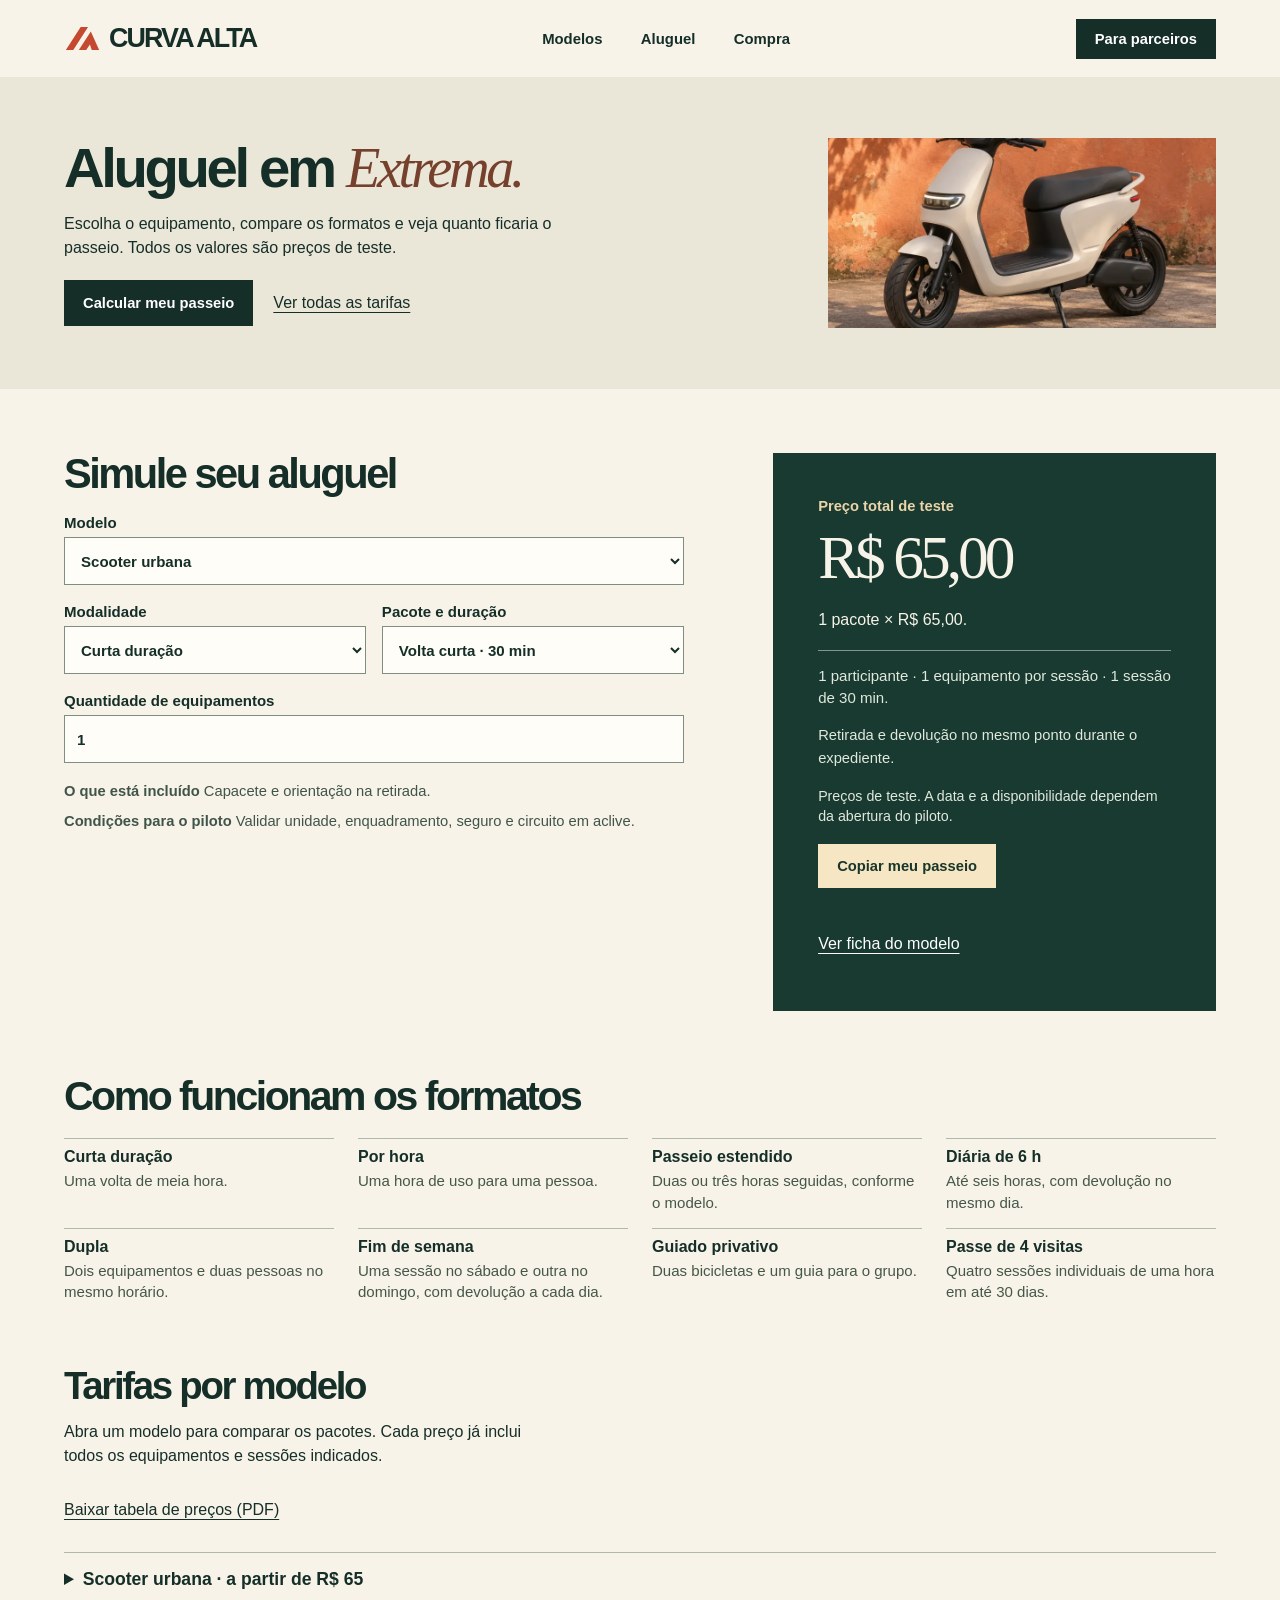
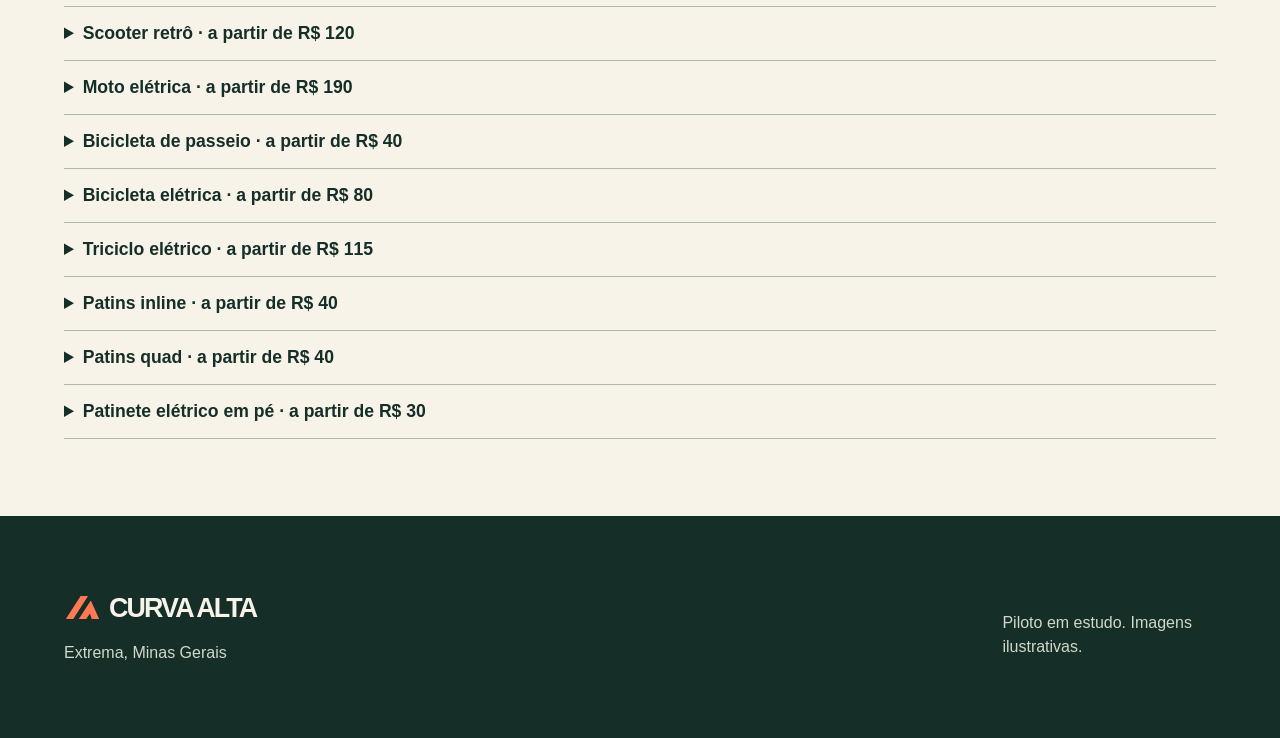
==== commit a8921951: "WIP: Refina a escolha e a simulação dos passeios da Curva Alta" ====
--- a/aluguel.html
+++ b/aluguel.html
@@ -1,14 +1,14 @@
-<!doctype html><html lang="pt-BR"><head><meta charset="utf-8"><meta name="viewport" content="width=device-width,initial-scale=1"><meta name="theme-color" content="#152e28"><meta name="robots" content="noindex,nofollow"><meta name="referrer" content="no-referrer"><meta http-equiv="Content-Security-Policy" content="default-src 'self'; img-src 'self'; style-src 'self'; script-src 'self'; connect-src 'none'; form-action 'none'; base-uri 'none'; object-src 'none'"><title>Aluguel em Extrema · Curva Alta</title><meta name="description" content="Conheça a proposta da Curva Alta para passeios, mobilidade elétrica e quiosques parceiros em Extrema, Minas Gerais."><meta property="og:title" content="Aluguel em Extrema · Curva Alta"><meta property="og:description" content="Conheça a proposta da Curva Alta para passeios, mobilidade elétrica e quiosques parceiros em Extrema, Minas Gerais."><meta property="og:image" content="https://jowpurcinelli.github.io/curva-alta/assets/serra.webp"><link rel="stylesheet" href="assets/store.css"><link rel="stylesheet" href="assets/showroom.css"><link rel="stylesheet" href="assets/kiosk.css"><link rel="stylesheet" href="assets/demo.css"><link rel="stylesheet" href="assets/rental.css"></head><body><a class="ca-skip" href="#principal">Pular para o conteúdo</a><header class="ca-header"><div class="ca-wrap ca-bar"><a class="ca-mark" href="./" aria-label="Curva Alta, início"><svg class="ca-sign" width="37" height="32" viewBox="0 0 40 34" fill="none" aria-hidden="true" focusable="false"><path d="M2 29 18 4h8L10 29H2Zm14 0L29 9l9 20h-8l-2-6-4 6h-8Z" fill="currentColor"/></svg>
+<!doctype html><html lang="pt-BR"><head><meta charset="utf-8"><meta name="viewport" content="width=device-width,initial-scale=1"><meta name="theme-color" content="#152e28"><meta name="robots" content="noindex,nofollow"><meta name="referrer" content="no-referrer"><meta http-equiv="Content-Security-Policy" content="default-src 'self'; img-src 'self'; style-src 'self'; script-src 'self'; connect-src 'none'; form-action 'none'; base-uri 'none'; object-src 'none'"><title>Aluguel em Extrema · Curva Alta</title><meta name="description" content="Conheça a proposta da Curva Alta para passeios, mobilidade elétrica e quiosques parceiros em Extrema, Minas Gerais."><meta property="og:title" content="Aluguel em Extrema · Curva Alta"><meta property="og:description" content="Conheça a proposta da Curva Alta para passeios, mobilidade elétrica e quiosques parceiros em Extrema, Minas Gerais."><meta property="og:image" content="https://jowpurcinelli.github.io/curva-alta/assets/serra.webp"><link rel="stylesheet" href="assets/store.css"><link rel="stylesheet" href="assets/showroom.css"><link rel="stylesheet" href="assets/kiosk.css"><link rel="stylesheet" href="assets/demo.css"><link rel="stylesheet" href="assets/rental.css"><link rel="stylesheet" href="assets/vitrine.css"></head><body><a class="ca-skip" href="#principal">Pular para o conteúdo</a><header class="ca-header"><div class="ca-wrap ca-bar"><a class="ca-mark" href="index.html" aria-label="Curva Alta, início"><svg class="ca-sign" width="37" height="32" viewBox="0 0 40 34" fill="none" aria-hidden="true" focusable="false"><path d="M2 29 18 4h8L10 29H2Zm14 0L29 9l9 20h-8l-2-6-4 6h-8Z" fill="currentColor"/></svg>
 <span class="ca-word">CURVA ALTA</span>
-</a><nav class="ca-nav" aria-label="Navegação principal"><a href="./#modelos">Modelos</a><a href="aluguel.html">Aluguel</a><a href="compra.html">Compra</a></nav><a class="ca-header-cta" href="quiosque.html">O quiosque</a><details class="ca-menu"><summary aria-label="Abrir menu"><span></span><span></span></summary><nav aria-label="Menu para celular"><a href="./#modelos">Modelos</a><a href="aluguel.html">Aluguel</a><a href="compra.html">Compra</a><a href="quiosque.html">O quiosque</a></nav></details></div></header><main id="principal"><section class="rent-intro"><div class="ca-wrap rent-intro-inner"><div><h1>Aluguel em <em>Extrema.</em></h1><p>Escolha o equipamento, compare os formatos e veja quanto ficaria o passeio. Todos os valores são preços de teste.</p><div class="rent-actions"><a class="ca-action" href="#simulador">Calcular meu passeio</a><a class="rent-local" href="#tarifas">Ver todas as tarifas</a></div></div><figure><img src="assets/scooter.webp" alt="Scooter elétrica ilustrativa para passeio" width="870" height="653" loading="lazy"></figure></div></section>
+</a><nav class="ca-nav" aria-label="Navegação principal"><a href="index.html#modelos">Modelos</a><a href="aluguel.html">Aluguel</a><a href="compra.html">Compra</a></nav><a class="ca-header-cta" href="quiosque.html">Para parceiros</a><details class="ca-menu"><summary aria-label="Abrir menu"><span></span><span></span></summary><nav aria-label="Menu para celular"><a href="index.html#modelos">Modelos</a><a href="aluguel.html">Aluguel</a><a href="compra.html">Compra</a><a href="quiosque.html">Para parceiros</a></nav></details></div></header><main id="principal"><section class="rent-intro"><div class="ca-wrap rent-intro-inner"><div><h1>Aluguel em <em>Extrema.</em></h1><p>Escolha o equipamento, compare os formatos e veja quanto ficaria o passeio. Todos os valores são preços de teste.</p><div class="rent-actions"><a class="ca-action" href="#simulador">Calcular meu passeio</a><a class="rent-local" href="#tarifas">Ver todas as tarifas</a></div></div><figure><img src="assets/scooter.webp" alt="Scooter elétrica ilustrativa para passeio" width="870" height="653" loading="lazy"></figure></div></section>
 <noscript><div class="ca-wrap"><p>Consulte os preços por pacote na lista de tarifas abaixo. Para calcular várias unidades, multiplique o preço do pacote pela quantidade.</p></div></noscript>
 <section id="simulador" class="rent-calc" aria-labelledby="calc-title" hidden><div class="ca-wrap rent-calc-inner"><div><h2 id="calc-title">Simule seu aluguel</h2>
 <div class="rent-controls"><label for="modelo">Modelo<select id="modelo"><option value="scooter">Scooter urbana</option><option value="retro">Scooter retrô</option><option value="moto">Moto elétrica</option><option value="bike">Bicicleta de passeio</option><option value="ebike">Bicicleta elétrica</option><option value="triciclo">Triciclo elétrico</option><option value="inline">Patins inline</option><option value="quad">Patins quad</option><option value="patinete">Patinete elétrico em pé</option></select></label><div class="rent-pair"><label for="modalidade">Modalidade<select id="modalidade"></select></label><label for="plano">Pacote e duração<select id="plano"></select></label></div>
 <label for="quantidade"><span id="quantidade-label">Quantidade de equipamentos</span><input id="quantidade" inputmode="numeric" type="number" min="1" step="1" value="1"></label></div>
-<div class="rent-method"><p><strong>Incluído na proposta.</strong> <span id="model-included"></span></p><p><strong>Antes de operar.</strong> <span id="model-requirements"></span></p></div></div>
-<aside class="rent-aside" id="rent-summary" aria-labelledby="total-title"><p id="total-title" class="rent-overline">Preço total de teste</p><div role="status" aria-live="polite" aria-atomic="true"><p data-total class="rent-total"></p><p data-breakdown class="rent-breakdown"></p><p data-contents class="rent-package"></p></div><p data-note class="rent-summary-detail"></p><p class="rent-disclaimer">Simulação sem reserva, cobrança ou confirmação de disponibilidade.</p></aside></div></section>
+<div class="rent-method"><p><strong>O que está incluído</strong> <span id="model-included"></span></p><p><strong>Condições para o piloto</strong> <span id="model-requirements"></span></p></div></div>
+<aside class="rent-aside" id="rent-summary" aria-labelledby="total-title"><p id="total-title" class="rent-overline">Preço total de teste</p><div role="status" aria-live="polite" aria-atomic="true"><p data-total class="rent-total"></p><p data-breakdown class="rent-breakdown"></p><p data-contents class="rent-package"></p></div><p data-note class="rent-summary-detail"></p><p class="rent-disclaimer">Preços de teste. A data e a disponibilidade dependem da abertura do piloto.</p><div class="ca-copy" data-copy="aluguel" hidden><button type="button" class="ca-action" data-copy-button>Copiar meu passeio</button><p role="status" class="ca-copy-feedback" data-copy-message></p><label data-copy-fallback hidden>Selecione e copie o texto<textarea readonly rows="4"></textarea></label></div><a class="ca-summary-detail" data-sim-model href="scooter.html">Ver ficha do modelo</a></aside></div></section>
 <section class="ca-wrap rent-formats" id="formatos" aria-labelledby="format-title"><h2 id="format-title">Como funcionam os formatos</h2><dl><div><dt>Curta duração</dt><dd>Uma volta de meia hora.</dd></div><div><dt>Por hora</dt><dd>Uma hora de uso para uma pessoa.</dd></div><div><dt>Passeio estendido</dt><dd>Duas ou três horas seguidas, conforme o modelo.</dd></div><div><dt>Diária de 6 h</dt><dd>Até seis horas, com devolução no mesmo dia.</dd></div><div><dt>Dupla</dt><dd>Dois equipamentos e duas pessoas no mesmo horário.</dd></div><div><dt>Fim de semana</dt><dd>Uma sessão no sábado e outra no domingo, com devolução a cada dia.</dd></div><div><dt>Guiado privativo</dt><dd>Duas bicicletas e um guia para o grupo.</dd></div><div><dt>Passe de 4 visitas</dt><dd>Quatro sessões individuais de uma hora em até 30 dias.</dd></div></dl></section>
 <section id="tarifas" class="ca-wrap rent-menu" aria-labelledby="rates-title"><h2 id="rates-title">Tarifas por modelo</h2><p>Abra um modelo para comparar os pacotes. Cada preço já inclui todos os equipamentos e sessões indicados.</p><p><a class="rent-select-link" href="assets/tarifas-curva-alta.pdf" download>Baixar tabela de preços (PDF)</a></p>
-<details id="tarifas-scooter" data-model="scooter"><summary>Scooter urbana · a partir de R$ 65</summary><p>Um passeio urbano individual ou duas scooters para sair em dupla. <a class="rent-local" href="scooter.html">Ver o modelo.</a></p><p><strong>Incluído na proposta.</strong> <span data-included>Capacete e orientação na retirada.</span></p><p><strong>Antes de operar.</strong> <span data-requirements>Validar unidade, enquadramento, seguro e circuito em aclive.</span></p><div class="rent-options"><div class="rent-price-row" data-plan="scooter-30" data-kind="Curta duração" data-kind-label="Curta duração" data-label="Volta curta · 30 min" data-cents="6500" data-units="1" data-sessions="1" data-duration="30 min"><strong>Volta curta</strong><p>Curta duração · 1 equipamento · 1 sessão de 30 min</p><p data-plan-note>Retirada e devolução no mesmo ponto durante o expediente.</p><a class="rent-select-link" data-select-plan="scooter-30" href="aluguel.html?modelo=scooter&amp;plano=scooter-30#simulador" aria-label="Simular Volta curta por R$ 65">R$ 65 <span aria-hidden="true">↗</span></a></div><div class="rent-price-row" data-plan="scooter-60" data-kind="Por hora" data-kind-label="Por hora" data-label="Passeio de uma hora · 1 h" data-cents="10000" data-units="1" data-sessions="1" data-duration="1 h"><strong>Passeio de uma hora</strong><p>Por hora · 1 equipamento · 1 sessão de 1 h</p><p data-plan-note>Retirada e devolução no mesmo ponto durante o expediente.</p><a class="rent-select-link" data-select-plan="scooter-60" href="aluguel.html?modelo=scooter&amp;plano=scooter-60#simulador" aria-label="Simular Passeio de uma hora por R$ 100">R$ 100 <span aria-hidden="true">↗</span></a></div><div class="rent-price-row" data-plan="scooter-120" data-kind="Passeio estendido" data-kind-label="Passeio estendido" data-label="Passeio de duas horas · 2 h" data-cents="17000" data-units="1" data-sessions="1" data-duration="2 h"><strong>Passeio de duas horas</strong><p>Passeio estendido · 1 equipamento · 1 sessão de 2 h</p><p data-plan-note>Retirada e devolução no mesmo ponto durante o expediente.</p><a class="rent-select-link" data-select-plan="scooter-120" href="aluguel.html?modelo=scooter&amp;plano=scooter-120#simulador" aria-label="Simular Passeio de duas horas por R$ 170">R$ 170 <span aria-hidden="true">↗</span></a></div><div class="rent-price-row" data-plan="scooter-dupla" data-kind="Dupla" data-kind-label="Dupla" data-label="Passeio a dois · 1 h" data-cents="18500" data-units="2" data-sessions="1" data-duration="1 h"><strong>Passeio a dois</strong><p>Dupla · 2 equipamentos · 1 sessão de 1 h</p><p data-plan-note>Duas scooters e dois condutores no mesmo horário. Preço total da dupla.</p><a class="rent-select-link" data-select-plan="scooter-dupla" href="aluguel.html?modelo=scooter&amp;plano=scooter-dupla#simulador" aria-label="Simular Passeio a dois por R$ 185">R$ 185 <span aria-hidden="true">↗</span></a></div></div></details><details id="tarifas-retro" data-model="retro"><summary>Scooter retrô · a partir de R$ 120</summary><p>Uma scooter com banco e piso baixo para um passeio mais demorado. <a class="rent-local" href="retro.html">Ver o modelo.</a></p><p><strong>Incluído na proposta.</strong> <span data-included>Capacete e orientação na retirada.</span></p><p><strong>Antes de operar.</strong> <span data-requirements>Confirmar variante, classificação, documentação, condutor habilitado quando exigido e seguro de locação.</span></p><div class="rent-options"><div class="rent-price-row" data-plan="retro-60" data-kind="Por hora" data-kind-label="Por hora" data-label="Retrô por uma hora · 1 h" data-cents="12000" data-units="1" data-sessions="1" data-duration="1 h"><strong>Retrô por uma hora</strong><p>Por hora · 1 equipamento · 1 sessão de 1 h</p><p data-plan-note>Retirada e devolução no mesmo ponto durante o expediente.</p><a class="rent-select-link" data-select-plan="retro-60" href="aluguel.html?modelo=retro&amp;plano=retro-60#simulador" aria-label="Simular Retrô por uma hora por R$ 120">R$ 120 <span aria-hidden="true">↗</span></a></div><div class="rent-price-row" data-plan="retro-120" data-kind="Passeio estendido" data-kind-label="Passeio estendido" data-label="Retrô por duas horas · 2 h" data-cents="20500" data-units="1" data-sessions="1" data-duration="2 h"><strong>Retrô por duas horas</strong><p>Passeio estendido · 1 equipamento · 1 sessão de 2 h</p><p data-plan-note>Retirada e devolução no mesmo ponto durante o expediente.</p><a class="rent-select-link" data-select-plan="retro-120" href="aluguel.html?modelo=retro&amp;plano=retro-120#simulador" aria-label="Simular Retrô por duas horas por R$ 205">R$ 205 <span aria-hidden="true">↗</span></a></div></div></details><details id="tarifas-moto" data-model="moto"><summary>Moto elétrica · a partir de R$ 190</summary><p>Para quem já pilota e quer mais tempo entre a retirada e a volta. <a class="rent-local" href="moto.html">Ver o modelo.</a></p><p><strong>Incluído na proposta.</strong> <span data-included>Capacete e orientação na retirada.</span></p><p><strong>Antes de operar.</strong> <span data-requirements>CNH A, veículo regularizado, apólice de locação e percurso dentro da autonomia medida.</span></p><div class="rent-options"><div class="rent-price-row" data-plan="moto-120" data-kind="Passeio estendido" data-kind-label="Passeio estendido" data-label="Moto por duas horas · 2 h" data-cents="19000" data-units="1" data-sessions="1" data-duration="2 h"><strong>Moto por duas horas</strong><p>Passeio estendido · 1 equipamento · 1 sessão de 2 h</p><p data-plan-note>Retirada e devolução no mesmo ponto durante o expediente.</p><a class="rent-select-link" data-select-plan="moto-120" href="aluguel.html?modelo=moto&amp;plano=moto-120#simulador" aria-label="Simular Moto por duas horas por R$ 190">R$ 190 <span aria-hidden="true">↗</span></a></div><div class="rent-price-row" data-plan="moto-dia" data-kind="Diária de 6 h" data-kind-label="Diária de 6 h" data-label="Moto por até seis horas · 6 h" data-cents="33000" data-units="1" data-sessions="1" data-duration="6 h"><strong>Moto por até seis horas</strong><p>Diária de 6 h · 1 equipamento · 1 sessão de 6 h</p><p data-plan-note>Retorno no mesmo dia. Definir rota e recarga antes da saída.</p><a class="rent-select-link" data-select-plan="moto-dia" href="aluguel.html?modelo=moto&amp;plano=moto-dia#simulador" aria-label="Simular Moto por até seis horas por R$ 330">R$ 330 <span aria-hidden="true">↗</span></a></div></div></details><details id="tarifas-bike" data-model="bike"><summary>Bicicleta de passeio · a partir de R$ 40</summary><p>Bicicleta sem motor para um giro curto, uma manhã inteira ou dois dias de passeio. <a class="rent-local" href="bike.html">Ver o modelo.</a></p><p><strong>Incluído na proposta.</strong> <span data-included>Bicicleta ajustada e capacete.</span></p><p><strong>Antes de operar.</strong> <span data-requirements>Ajustar tamanho e selim, verificar o trajeto e proteger os intervalos de revisão.</span></p><div class="rent-options"><div class="rent-price-row" data-plan="bike-60" data-kind="Por hora" data-kind-label="Por hora" data-label="Pedal de uma hora · 1 h" data-cents="4000" data-units="1" data-sessions="1" data-duration="1 h"><strong>Pedal de uma hora</strong><p>Por hora · 1 equipamento · 1 sessão de 1 h</p><p data-plan-note>Retirada e devolução no mesmo ponto durante o expediente.</p><a class="rent-select-link" data-select-plan="bike-60" href="aluguel.html?modelo=bike&amp;plano=bike-60#simulador" aria-label="Simular Pedal de uma hora por R$ 40">R$ 40 <span aria-hidden="true">↗</span></a></div><div class="rent-price-row" data-plan="bike-180" data-kind="Passeio estendido" data-kind-label="Passeio estendido" data-label="Pedal de três horas · 3 h" data-cents="9000" data-units="1" data-sessions="1" data-duration="3 h"><strong>Pedal de três horas</strong><p>Passeio estendido · 1 equipamento · 1 sessão de 3 h</p><p data-plan-note>Retirada e devolução no mesmo ponto durante o expediente.</p><a class="rent-select-link" data-select-plan="bike-180" href="aluguel.html?modelo=bike&amp;plano=bike-180#simulador" aria-label="Simular Pedal de três horas por R$ 90">R$ 90 <span aria-hidden="true">↗</span></a></div><div class="rent-price-row" data-plan="bike-dia" data-kind="Diária de 6 h" data-kind-label="Diária de 6 h" data-label="Bicicleta por até seis horas · 6 h" data-cents="12500" data-units="1" data-sessions="1" data-duration="6 h"><strong>Bicicleta por até seis horas</strong><p>Diária de 6 h · 1 equipamento · 1 sessão de 6 h</p><p data-plan-note>Retirada e devolução no mesmo ponto durante o expediente.</p><a class="rent-select-link" data-select-plan="bike-dia" href="aluguel.html?modelo=bike&amp;plano=bike-dia#simulador" aria-label="Simular Bicicleta por até seis horas por R$ 125">R$ 125 <span aria-hidden="true">↗</span></a></div><div class="rent-price-row" data-plan="bike-fds" data-kind="Fim de semana" data-kind-label="Fim de semana" data-label="Fim de semana de bicicleta · 6 h" data-cents="22000" data-units="1" data-sessions="2" data-duration="6 h"><strong>Fim de semana de bicicleta</strong><p>Fim de semana · 1 equipamento · 2 sessões de 6 h</p><p data-plan-note>Uma bicicleta, até seis horas no sábado e seis no domingo. Devolução ao ponto nos dois dias.</p><a class="rent-select-link" data-select-plan="bike-fds" href="aluguel.html?modelo=bike&amp;plano=bike-fds#simulador" aria-label="Simular Fim de semana de bicicleta por R$ 220">R$ 220 <span aria-hidden="true">↗</span></a></div><div class="rent-price-row" data-plan="bike-guiado" data-kind="Guiado privativo" data-kind-label="Guiado privativo" data-label="Pedal guiado para dois · 2 h" data-cents="28000" data-units="2" data-sessions="1" data-duration="2 h"><strong>Pedal guiado para dois</strong><p>Guiado privativo · 2 equipamentos · 1 sessão de 2 h</p><p data-plan-note>Duas bicicletas e guia por duas horas. Valor do grupo. Depende de guia com bicicleta própria e trajeto aprovado.</p><a class="rent-select-link" data-select-plan="bike-guiado" href="aluguel.html?modelo=bike&amp;plano=bike-guiado#simulador" aria-label="Simular Pedal guiado para dois por R$ 280">R$ 280 <span aria-hidden="true">↗</span></a></div></div></details><details id="tarifas-ebike" data-model="ebike"><summary>Bicicleta elétrica · a partir de R$ 80</summary><p>Para quem prefere pedalar com assistência nos trechos de subida. <a class="rent-local" href="ebike.html">Ver o modelo.</a></p><p><strong>Incluído na proposta.</strong> <span data-included>Bicicleta ajustada, capacete e orientação sobre a assistência.</span></p><p><strong>Antes de operar.</strong> <span data-requirements>Conferir a versão, os comandos de assistência, a classe legal, o trajeto e a recarga.</span></p><div class="rent-options"><div class="rent-price-row" data-plan="ebike-60" data-kind="Por hora" data-kind-label="Por hora" data-label="Pedal elétrico de uma hora · 1 h" data-cents="8000" data-units="1" data-sessions="1" data-duration="1 h"><strong>Pedal elétrico de uma hora</strong><p>Por hora · 1 equipamento · 1 sessão de 1 h</p><p data-plan-note>Retirada e devolução no mesmo ponto durante o expediente.</p><a class="rent-select-link" data-select-plan="ebike-60" href="aluguel.html?modelo=ebike&amp;plano=ebike-60#simulador" aria-label="Simular Pedal elétrico de uma hora por R$ 80">R$ 80 <span aria-hidden="true">↗</span></a></div><div class="rent-price-row" data-plan="ebike-180" data-kind="Passeio estendido" data-kind-label="Passeio estendido" data-label="Pedal elétrico de três horas · 3 h" data-cents="17500" data-units="1" data-sessions="1" data-duration="3 h"><strong>Pedal elétrico de três horas</strong><p>Passeio estendido · 1 equipamento · 1 sessão de 3 h</p><p data-plan-note>Retirada e devolução no mesmo ponto durante o expediente.</p><a class="rent-select-link" data-select-plan="ebike-180" href="aluguel.html?modelo=ebike&amp;plano=ebike-180#simulador" aria-label="Simular Pedal elétrico de três horas por R$ 175">R$ 175 <span aria-hidden="true">↗</span></a></div><div class="rent-price-row" data-plan="ebike-dia" data-kind="Diária de 6 h" data-kind-label="Diária de 6 h" data-label="E-bike por até seis horas · 6 h" data-cents="23500" data-units="1" data-sessions="1" data-duration="6 h"><strong>E-bike por até seis horas</strong><p>Diária de 6 h · 1 equipamento · 1 sessão de 6 h</p><p data-plan-note>Retorno no mesmo dia. Percurso e recarga dependem do teste de autonomia.</p><a class="rent-select-link" data-select-plan="ebike-dia" href="aluguel.html?modelo=ebike&amp;plano=ebike-dia#simulador" aria-label="Simular E-bike por até seis horas por R$ 235">R$ 235 <span aria-hidden="true">↗</span></a></div></div></details><details id="tarifas-triciclo" data-model="triciclo"><summary>Triciclo elétrico · a partir de R$ 115</summary><p>Três rodas e condução sentada para conhecer um trecho curto. <a class="rent-local" href="triciclo.html">Ver o modelo.</a></p><p><strong>Incluído na proposta.</strong> <span data-included>Capacete e orientação na retirada.</span></p><p><strong>Antes de operar.</strong> <span data-requirements>Avaliar curvas, declive lateral, largura, carga, classe do veículo e cobertura do seguro.</span></p><div class="rent-options"><div class="rent-price-row" data-plan="triciclo-60" data-kind="Por hora" data-kind-label="Por hora" data-label="Triciclo por uma hora · 1 h" data-cents="11500" data-units="1" data-sessions="1" data-duration="1 h"><strong>Triciclo por uma hora</strong><p>Por hora · 1 equipamento · 1 sessão de 1 h</p><p data-plan-note>Retirada e devolução no mesmo ponto durante o expediente.</p><a class="rent-select-link" data-select-plan="triciclo-60" href="aluguel.html?modelo=triciclo&amp;plano=triciclo-60#simulador" aria-label="Simular Triciclo por uma hora por R$ 115">R$ 115 <span aria-hidden="true">↗</span></a></div><div class="rent-price-row" data-plan="triciclo-120" data-kind="Passeio estendido" data-kind-label="Passeio estendido" data-label="Triciclo por duas horas · 2 h" data-cents="18500" data-units="1" data-sessions="1" data-duration="2 h"><strong>Triciclo por duas horas</strong><p>Passeio estendido · 1 equipamento · 1 sessão de 2 h</p><p data-plan-note>Retirada e devolução no mesmo ponto durante o expediente.</p><a class="rent-select-link" data-select-plan="triciclo-120" href="aluguel.html?modelo=triciclo&amp;plano=triciclo-120#simulador" aria-label="Simular Triciclo por duas horas por R$ 185">R$ 185 <span aria-hidden="true">↗</span></a></div></div></details><details id="tarifas-inline" data-model="inline"><summary>Patins inline · a partir de R$ 40</summary><p>Rodas em linha para praticar em uma área plana e autorizada. <a class="rent-local" href="patins.html">Ver o modelo.</a></p><p><strong>Incluído na proposta.</strong> <span data-included>Um par, capacete, joelheiras, cotoveleiras e munhequeiras.</span></p><p><strong>Antes de operar.</strong> <span data-requirements>Par na numeração correta, teste do freio e confirmação do local.</span></p><div class="rent-options"><div class="rent-price-row" data-plan="inline-60" data-kind="Por hora" data-kind-label="Por hora" data-label="Patins por uma hora · 1 h" data-cents="4000" data-units="1" data-sessions="1" data-duration="1 h"><strong>Patins por uma hora</strong><p>Por hora · 1 par de patins · 1 sessão de 1 h</p><p data-plan-note>Retirada e devolução no mesmo ponto durante o expediente.</p><a class="rent-select-link" data-select-plan="inline-60" href="aluguel.html?modelo=inline&amp;plano=inline-60#simulador" aria-label="Simular Patins por uma hora por R$ 40">R$ 40 <span aria-hidden="true">↗</span></a></div><div class="rent-price-row" data-plan="inline-120" data-kind="Passeio estendido" data-kind-label="Passeio estendido" data-label="Patins por duas horas · 2 h" data-cents="6000" data-units="1" data-sessions="1" data-duration="2 h"><strong>Patins por duas horas</strong><p>Passeio estendido · 1 par de patins · 1 sessão de 2 h</p><p data-plan-note>Retirada e devolução no mesmo ponto durante o expediente.</p><a class="rent-select-link" data-select-plan="inline-120" href="aluguel.html?modelo=inline&amp;plano=inline-120#simulador" aria-label="Simular Patins por duas horas por R$ 60">R$ 60 <span aria-hidden="true">↗</span></a></div><div class="rent-price-row" data-plan="inline-dia" data-kind="Diária de 6 h" data-kind-label="Diária de 6 h" data-label="Patins por até seis horas · 6 h" data-cents="8000" data-units="1" data-sessions="1" data-duration="6 h"><strong>Patins por até seis horas</strong><p>Diária de 6 h · 1 par de patins · 1 sessão de 6 h</p><p data-plan-note>Retirada e devolução no mesmo ponto durante o expediente.</p><a class="rent-select-link" data-select-plan="inline-dia" href="aluguel.html?modelo=inline&amp;plano=inline-dia#simulador" aria-label="Simular Patins por até seis horas por R$ 80">R$ 80 <span aria-hidden="true">↗</span></a></div></div></details><details id="tarifas-quad" data-model="quad"><summary>Patins quad · a partir de R$ 40</summary><p>Rodas em duas fileiras para patinar a dois ou voltar durante o mês. <a class="rent-local" href="quad.html">Ver o modelo.</a></p><p><strong>Incluído na proposta.</strong> <span data-included>Um kit de proteção completo por pessoa, com capacete.</span></p><p><strong>Antes de operar.</strong> <span data-requirements>Confirmar numeração, ajuste, freio e piso plano autorizado.</span></p><div class="rent-options"><div class="rent-price-row" data-plan="quad-60" data-kind="Por hora" data-kind-label="Por hora" data-label="Quad por uma hora · 1 h" data-cents="4000" data-units="1" data-sessions="1" data-duration="1 h"><strong>Quad por uma hora</strong><p>Por hora · 1 par de patins · 1 sessão de 1 h</p><p data-plan-note>Retirada e devolução no mesmo ponto durante o expediente.</p><a class="rent-select-link" data-select-plan="quad-60" href="aluguel.html?modelo=quad&amp;plano=quad-60#simulador" aria-label="Simular Quad por uma hora por R$ 40">R$ 40 <span aria-hidden="true">↗</span></a></div><div class="rent-price-row" data-plan="quad-dupla" data-kind="Dupla" data-kind-label="Dupla" data-label="Quad em dupla · 1 h" data-cents="7200" data-units="2" data-sessions="1" data-duration="1 h"><strong>Quad em dupla</strong><p>Dupla · 2 pares de patins · 1 sessão de 1 h</p><p data-plan-note>Dois pares, dois kits de proteção e um único horário. Valor total para as duas pessoas.</p><a class="rent-select-link" data-select-plan="quad-dupla" href="aluguel.html?modelo=quad&amp;plano=quad-dupla#simulador" aria-label="Simular Quad em dupla por R$ 72">R$ 72 <span aria-hidden="true">↗</span></a></div><div class="rent-price-row" data-plan="quad-passe" data-kind="Passe de 4 visitas" data-kind-label="Passe de 4 visitas" data-label="Passe de quatro visitas · 1 h" data-cents="13500" data-units="1" data-sessions="4" data-duration="1 h"><strong>Passe de quatro visitas</strong><p>Passe de 4 visitas · 1 par de patins · 4 sessões de 1 h</p><p data-plan-note>Quatro sessões individuais de uma hora em até 30 dias. Uso pessoal, com agendamento de cada visita.</p><a class="rent-select-link" data-select-plan="quad-passe" href="aluguel.html?modelo=quad&amp;plano=quad-passe#simulador" aria-label="Simular Passe de quatro visitas por R$ 135">R$ 135 <span aria-hidden="true">↗</span></a></div></div></details><details id="tarifas-patinete" data-model="patinete"><summary>Patinete elétrico em pé · a partir de R$ 30</summary><p>Para trajetos curtos em piso regular, com devolução no ponto de retirada. <a class="rent-local" href="patinete.html">Ver o modelo.</a></p><p><strong>Incluído na proposta.</strong> <span data-included>Capacete e orientação na retirada.</span></p><p><strong>Antes de operar.</strong> <span data-requirements>Validar a versão, velocidade de fabricação, vias permitidas, piso e condições de pilotagem.</span></p><div class="rent-options"><div class="rent-price-row" data-plan="patinete-30" data-kind="Curta duração" data-kind-label="Curta duração" data-label="Patinete por meia hora · 30 min" data-cents="3000" data-units="1" data-sessions="1" data-duration="30 min"><strong>Patinete por meia hora</strong><p>Curta duração · 1 equipamento · 1 sessão de 30 min</p><p data-plan-note>Retirada e devolução no mesmo ponto durante o expediente.</p><a class="rent-select-link" data-select-plan="patinete-30" href="aluguel.html?modelo=patinete&amp;plano=patinete-30#simulador" aria-label="Simular Patinete por meia hora por R$ 30">R$ 30 <span aria-hidden="true">↗</span></a></div><div class="rent-price-row" data-plan="patinete-60" data-kind="Por hora" data-kind-label="Por hora" data-label="Patinete por uma hora · 1 h" data-cents="5500" data-units="1" data-sessions="1" data-duration="1 h"><strong>Patinete por uma hora</strong><p>Por hora · 1 equipamento · 1 sessão de 1 h</p><p data-plan-note>Retirada e devolução no mesmo ponto durante o expediente.</p><a class="rent-select-link" data-select-plan="patinete-60" href="aluguel.html?modelo=patinete&amp;plano=patinete-60#simulador" aria-label="Simular Patinete por uma hora por R$ 55">R$ 55 <span aria-hidden="true">↗</span></a></div></div></details></section></main><footer class="ca-footer"><div class="ca-wrap ca-footer-inner"><div><a class="ca-mark" href="./" aria-label="Curva Alta, início"><svg class="ca-sign" width="37" height="32" viewBox="0 0 40 34" fill="none" aria-hidden="true" focusable="false"><path d="M2 29 18 4h8L10 29H2Zm14 0L29 9l9 20h-8l-2-6-4 6h-8Z" fill="currentColor"/></svg>
+<details id="tarifas-scooter" data-model="scooter"><summary>Scooter urbana · a partir de R$ 65</summary><p>Um passeio urbano individual ou duas scooters para sair em dupla. <a class="rent-local" href="scooter.html">Ver o modelo.</a></p><p><strong>O que está incluído</strong> <span data-included>Capacete e orientação na retirada.</span></p><p><strong>Condições para o piloto</strong> <span data-requirements>Validar unidade, enquadramento, seguro e circuito em aclive.</span></p><div class="rent-options"><div class="rent-price-row" data-plan="scooter-30" data-kind="Curta duração" data-kind-label="Curta duração" data-label="Volta curta · 30 min" data-cents="6500" data-units="1" data-sessions="1" data-duration="30 min"><strong>Volta curta</strong><p>Curta duração · 1 equipamento · 1 sessão de 30 min</p><p data-plan-note>Retirada e devolução no mesmo ponto durante o expediente.</p><a class="rent-select-link" data-select-plan="scooter-30" href="aluguel.html?modelo=scooter&amp;plano=scooter-30#simulador" aria-label="Simular Volta curta por R$ 65">R$ 65 <span aria-hidden="true">↗</span></a></div><div class="rent-price-row" data-plan="scooter-60" data-kind="Por hora" data-kind-label="Por hora" data-label="Passeio de uma hora · 1 h" data-cents="10000" data-units="1" data-sessions="1" data-duration="1 h"><strong>Passeio de uma hora</strong><p>Por hora · 1 equipamento · 1 sessão de 1 h</p><p data-plan-note>Retirada e devolução no mesmo ponto durante o expediente.</p><a class="rent-select-link" data-select-plan="scooter-60" href="aluguel.html?modelo=scooter&amp;plano=scooter-60#simulador" aria-label="Simular Passeio de uma hora por R$ 100">R$ 100 <span aria-hidden="true">↗</span></a></div><div class="rent-price-row" data-plan="scooter-120" data-kind="Passeio estendido" data-kind-label="Passeio estendido" data-label="Passeio de duas horas · 2 h" data-cents="17000" data-units="1" data-sessions="1" data-duration="2 h"><strong>Passeio de duas horas</strong><p>Passeio estendido · 1 equipamento · 1 sessão de 2 h</p><p data-plan-note>Retirada e devolução no mesmo ponto durante o expediente.</p><a class="rent-select-link" data-select-plan="scooter-120" href="aluguel.html?modelo=scooter&amp;plano=scooter-120#simulador" aria-label="Simular Passeio de duas horas por R$ 170">R$ 170 <span aria-hidden="true">↗</span></a></div><div class="rent-price-row" data-plan="scooter-dupla" data-kind="Dupla" data-kind-label="Dupla" data-label="Passeio a dois · 1 h" data-cents="18500" data-units="2" data-sessions="1" data-duration="1 h"><strong>Passeio a dois</strong><p>Dupla · 2 equipamentos · 1 sessão de 1 h</p><p data-plan-note>Duas scooters e dois condutores no mesmo horário. Preço total da dupla.</p><a class="rent-select-link" data-select-plan="scooter-dupla" href="aluguel.html?modelo=scooter&amp;plano=scooter-dupla#simulador" aria-label="Simular Passeio a dois por R$ 185">R$ 185 <span aria-hidden="true">↗</span></a></div></div></details><details id="tarifas-retro" data-model="retro"><summary>Scooter retrô · a partir de R$ 120</summary><p>Uma scooter com banco e piso baixo para um passeio mais demorado. <a class="rent-local" href="retro.html">Ver o modelo.</a></p><p><strong>O que está incluído</strong> <span data-included>Capacete e orientação na retirada.</span></p><p><strong>Condições para o piloto</strong> <span data-requirements>Confirmar variante, classificação, documentação, condutor habilitado quando exigido e seguro de locação.</span></p><div class="rent-options"><div class="rent-price-row" data-plan="retro-60" data-kind="Por hora" data-kind-label="Por hora" data-label="Retrô por uma hora · 1 h" data-cents="12000" data-units="1" data-sessions="1" data-duration="1 h"><strong>Retrô por uma hora</strong><p>Por hora · 1 equipamento · 1 sessão de 1 h</p><p data-plan-note>Retirada e devolução no mesmo ponto durante o expediente.</p><a class="rent-select-link" data-select-plan="retro-60" href="aluguel.html?modelo=retro&amp;plano=retro-60#simulador" aria-label="Simular Retrô por uma hora por R$ 120">R$ 120 <span aria-hidden="true">↗</span></a></div><div class="rent-price-row" data-plan="retro-120" data-kind="Passeio estendido" data-kind-label="Passeio estendido" data-label="Retrô por duas horas · 2 h" data-cents="20500" data-units="1" data-sessions="1" data-duration="2 h"><strong>Retrô por duas horas</strong><p>Passeio estendido · 1 equipamento · 1 sessão de 2 h</p><p data-plan-note>Retirada e devolução no mesmo ponto durante o expediente.</p><a class="rent-select-link" data-select-plan="retro-120" href="aluguel.html?modelo=retro&amp;plano=retro-120#simulador" aria-label="Simular Retrô por duas horas por R$ 205">R$ 205 <span aria-hidden="true">↗</span></a></div></div></details><details id="tarifas-moto" data-model="moto"><summary>Moto elétrica · a partir de R$ 190</summary><p>Para quem já pilota e quer mais tempo entre a retirada e a volta. <a class="rent-local" href="moto.html">Ver o modelo.</a></p><p><strong>O que está incluído</strong> <span data-included>Capacete e orientação na retirada.</span></p><p><strong>Condições para o piloto</strong> <span data-requirements>CNH A, veículo regularizado, apólice de locação e percurso dentro da autonomia medida.</span></p><div class="rent-options"><div class="rent-price-row" data-plan="moto-120" data-kind="Passeio estendido" data-kind-label="Passeio estendido" data-label="Moto por duas horas · 2 h" data-cents="19000" data-units="1" data-sessions="1" data-duration="2 h"><strong>Moto por duas horas</strong><p>Passeio estendido · 1 equipamento · 1 sessão de 2 h</p><p data-plan-note>Retirada e devolução no mesmo ponto durante o expediente.</p><a class="rent-select-link" data-select-plan="moto-120" href="aluguel.html?modelo=moto&amp;plano=moto-120#simulador" aria-label="Simular Moto por duas horas por R$ 190">R$ 190 <span aria-hidden="true">↗</span></a></div><div class="rent-price-row" data-plan="moto-dia" data-kind="Diária de 6 h" data-kind-label="Diária de 6 h" data-label="Moto por até seis horas · 6 h" data-cents="33000" data-units="1" data-sessions="1" data-duration="6 h"><strong>Moto por até seis horas</strong><p>Diária de 6 h · 1 equipamento · 1 sessão de 6 h</p><p data-plan-note>Retorno no mesmo dia. Definir rota e recarga antes da saída.</p><a class="rent-select-link" data-select-plan="moto-dia" href="aluguel.html?modelo=moto&amp;plano=moto-dia#simulador" aria-label="Simular Moto por até seis horas por R$ 330">R$ 330 <span aria-hidden="true">↗</span></a></div></div></details><details id="tarifas-bike" data-model="bike"><summary>Bicicleta de passeio · a partir de R$ 40</summary><p>Bicicleta sem motor para um giro curto, uma manhã inteira ou dois dias de passeio. <a class="rent-local" href="bike.html">Ver o modelo.</a></p><p><strong>O que está incluído</strong> <span data-included>Bicicleta ajustada e capacete.</span></p><p><strong>Condições para o piloto</strong> <span data-requirements>Ajustar tamanho e selim, verificar o trajeto e proteger os intervalos de revisão.</span></p><div class="rent-options"><div class="rent-price-row" data-plan="bike-60" data-kind="Por hora" data-kind-label="Por hora" data-label="Pedal de uma hora · 1 h" data-cents="4000" data-units="1" data-sessions="1" data-duration="1 h"><strong>Pedal de uma hora</strong><p>Por hora · 1 equipamento · 1 sessão de 1 h</p><p data-plan-note>Retirada e devolução no mesmo ponto durante o expediente.</p><a class="rent-select-link" data-select-plan="bike-60" href="aluguel.html?modelo=bike&amp;plano=bike-60#simulador" aria-label="Simular Pedal de uma hora por R$ 40">R$ 40 <span aria-hidden="true">↗</span></a></div><div class="rent-price-row" data-plan="bike-180" data-kind="Passeio estendido" data-kind-label="Passeio estendido" data-label="Pedal de três horas · 3 h" data-cents="9000" data-units="1" data-sessions="1" data-duration="3 h"><strong>Pedal de três horas</strong><p>Passeio estendido · 1 equipamento · 1 sessão de 3 h</p><p data-plan-note>Retirada e devolução no mesmo ponto durante o expediente.</p><a class="rent-select-link" data-select-plan="bike-180" href="aluguel.html?modelo=bike&amp;plano=bike-180#simulador" aria-label="Simular Pedal de três horas por R$ 90">R$ 90 <span aria-hidden="true">↗</span></a></div><div class="rent-price-row" data-plan="bike-dia" data-kind="Diária de 6 h" data-kind-label="Diária de 6 h" data-label="Bicicleta por até seis horas · 6 h" data-cents="12500" data-units="1" data-sessions="1" data-duration="6 h"><strong>Bicicleta por até seis horas</strong><p>Diária de 6 h · 1 equipamento · 1 sessão de 6 h</p><p data-plan-note>Retirada e devolução no mesmo ponto durante o expediente.</p><a class="rent-select-link" data-select-plan="bike-dia" href="aluguel.html?modelo=bike&amp;plano=bike-dia#simulador" aria-label="Simular Bicicleta por até seis horas por R$ 125">R$ 125 <span aria-hidden="true">↗</span></a></div><div class="rent-price-row" data-plan="bike-fds" data-kind="Fim de semana" data-kind-label="Fim de semana" data-label="Fim de semana de bicicleta · 6 h" data-cents="22000" data-units="1" data-sessions="2" data-duration="6 h"><strong>Fim de semana de bicicleta</strong><p>Fim de semana · 1 equipamento · 2 sessões de 6 h</p><p data-plan-note>Uma bicicleta, até seis horas no sábado e seis no domingo. Devolução ao ponto nos dois dias.</p><a class="rent-select-link" data-select-plan="bike-fds" href="aluguel.html?modelo=bike&amp;plano=bike-fds#simulador" aria-label="Simular Fim de semana de bicicleta por R$ 220">R$ 220 <span aria-hidden="true">↗</span></a></div><div class="rent-price-row" data-plan="bike-guiado" data-kind="Guiado privativo" data-kind-label="Guiado privativo" data-label="Pedal guiado para dois · 2 h" data-cents="28000" data-units="2" data-sessions="1" data-duration="2 h"><strong>Pedal guiado para dois</strong><p>Guiado privativo · 2 equipamentos · 1 sessão de 2 h</p><p data-plan-note>Duas bicicletas e guia por duas horas. Valor do grupo. Depende de guia com bicicleta própria e trajeto aprovado.</p><a class="rent-select-link" data-select-plan="bike-guiado" href="aluguel.html?modelo=bike&amp;plano=bike-guiado#simulador" aria-label="Simular Pedal guiado para dois por R$ 280">R$ 280 <span aria-hidden="true">↗</span></a></div></div></details><details id="tarifas-ebike" data-model="ebike"><summary>Bicicleta elétrica · a partir de R$ 80</summary><p>Para quem prefere pedalar com assistência nos trechos de subida. <a class="rent-local" href="ebike.html">Ver o modelo.</a></p><p><strong>O que está incluído</strong> <span data-included>Bicicleta ajustada, capacete e orientação sobre a assistência.</span></p><p><strong>Condições para o piloto</strong> <span data-requirements>Conferir a versão, os comandos de assistência, a classe legal, o trajeto e a recarga.</span></p><div class="rent-options"><div class="rent-price-row" data-plan="ebike-60" data-kind="Por hora" data-kind-label="Por hora" data-label="Pedal elétrico de uma hora · 1 h" data-cents="8000" data-units="1" data-sessions="1" data-duration="1 h"><strong>Pedal elétrico de uma hora</strong><p>Por hora · 1 equipamento · 1 sessão de 1 h</p><p data-plan-note>Retirada e devolução no mesmo ponto durante o expediente.</p><a class="rent-select-link" data-select-plan="ebike-60" href="aluguel.html?modelo=ebike&amp;plano=ebike-60#simulador" aria-label="Simular Pedal elétrico de uma hora por R$ 80">R$ 80 <span aria-hidden="true">↗</span></a></div><div class="rent-price-row" data-plan="ebike-180" data-kind="Passeio estendido" data-kind-label="Passeio estendido" data-label="Pedal elétrico de três horas · 3 h" data-cents="17500" data-units="1" data-sessions="1" data-duration="3 h"><strong>Pedal elétrico de três horas</strong><p>Passeio estendido · 1 equipamento · 1 sessão de 3 h</p><p data-plan-note>Retirada e devolução no mesmo ponto durante o expediente.</p><a class="rent-select-link" data-select-plan="ebike-180" href="aluguel.html?modelo=ebike&amp;plano=ebike-180#simulador" aria-label="Simular Pedal elétrico de três horas por R$ 175">R$ 175 <span aria-hidden="true">↗</span></a></div><div class="rent-price-row" data-plan="ebike-dia" data-kind="Diária de 6 h" data-kind-label="Diária de 6 h" data-label="E-bike por até seis horas · 6 h" data-cents="23500" data-units="1" data-sessions="1" data-duration="6 h"><strong>E-bike por até seis horas</strong><p>Diária de 6 h · 1 equipamento · 1 sessão de 6 h</p><p data-plan-note>Retorno no mesmo dia. Percurso e recarga dependem do teste de autonomia.</p><a class="rent-select-link" data-select-plan="ebike-dia" href="aluguel.html?modelo=ebike&amp;plano=ebike-dia#simulador" aria-label="Simular E-bike por até seis horas por R$ 235">R$ 235 <span aria-hidden="true">↗</span></a></div></div></details><details id="tarifas-triciclo" data-model="triciclo"><summary>Triciclo elétrico · a partir de R$ 115</summary><p>Três rodas e condução sentada para conhecer um trecho curto. <a class="rent-local" href="triciclo.html">Ver o modelo.</a></p><p><strong>O que está incluído</strong> <span data-included>Capacete e orientação na retirada.</span></p><p><strong>Condições para o piloto</strong> <span data-requirements>Avaliar curvas, declive lateral, largura, carga, classe do veículo e cobertura do seguro.</span></p><div class="rent-options"><div class="rent-price-row" data-plan="triciclo-60" data-kind="Por hora" data-kind-label="Por hora" data-label="Triciclo por uma hora · 1 h" data-cents="11500" data-units="1" data-sessions="1" data-duration="1 h"><strong>Triciclo por uma hora</strong><p>Por hora · 1 equipamento · 1 sessão de 1 h</p><p data-plan-note>Retirada e devolução no mesmo ponto durante o expediente.</p><a class="rent-select-link" data-select-plan="triciclo-60" href="aluguel.html?modelo=triciclo&amp;plano=triciclo-60#simulador" aria-label="Simular Triciclo por uma hora por R$ 115">R$ 115 <span aria-hidden="true">↗</span></a></div><div class="rent-price-row" data-plan="triciclo-120" data-kind="Passeio estendido" data-kind-label="Passeio estendido" data-label="Triciclo por duas horas · 2 h" data-cents="18500" data-units="1" data-sessions="1" data-duration="2 h"><strong>Triciclo por duas horas</strong><p>Passeio estendido · 1 equipamento · 1 sessão de 2 h</p><p data-plan-note>Retirada e devolução no mesmo ponto durante o expediente.</p><a class="rent-select-link" data-select-plan="triciclo-120" href="aluguel.html?modelo=triciclo&amp;plano=triciclo-120#simulador" aria-label="Simular Triciclo por duas horas por R$ 185">R$ 185 <span aria-hidden="true">↗</span></a></div></div></details><details id="tarifas-inline" data-model="inline"><summary>Patins inline · a partir de R$ 40</summary><p>Rodas em linha para praticar em uma área plana e autorizada. <a class="rent-local" href="patins.html">Ver o modelo.</a></p><p><strong>O que está incluído</strong> <span data-included>Um par, capacete, joelheiras, cotoveleiras e munhequeiras.</span></p><p><strong>Condições para o piloto</strong> <span data-requirements>Par na numeração correta, teste do freio e confirmação do local.</span></p><div class="rent-options"><div class="rent-price-row" data-plan="inline-60" data-kind="Por hora" data-kind-label="Por hora" data-label="Patins por uma hora · 1 h" data-cents="4000" data-units="1" data-sessions="1" data-duration="1 h"><strong>Patins por uma hora</strong><p>Por hora · 1 par de patins · 1 sessão de 1 h</p><p data-plan-note>Retirada e devolução no mesmo ponto durante o expediente.</p><a class="rent-select-link" data-select-plan="inline-60" href="aluguel.html?modelo=inline&amp;plano=inline-60#simulador" aria-label="Simular Patins por uma hora por R$ 40">R$ 40 <span aria-hidden="true">↗</span></a></div><div class="rent-price-row" data-plan="inline-120" data-kind="Passeio estendido" data-kind-label="Passeio estendido" data-label="Patins por duas horas · 2 h" data-cents="6000" data-units="1" data-sessions="1" data-duration="2 h"><strong>Patins por duas horas</strong><p>Passeio estendido · 1 par de patins · 1 sessão de 2 h</p><p data-plan-note>Retirada e devolução no mesmo ponto durante o expediente.</p><a class="rent-select-link" data-select-plan="inline-120" href="aluguel.html?modelo=inline&amp;plano=inline-120#simulador" aria-label="Simular Patins por duas horas por R$ 60">R$ 60 <span aria-hidden="true">↗</span></a></div><div class="rent-price-row" data-plan="inline-dia" data-kind="Diária de 6 h" data-kind-label="Diária de 6 h" data-label="Patins por até seis horas · 6 h" data-cents="8000" data-units="1" data-sessions="1" data-duration="6 h"><strong>Patins por até seis horas</strong><p>Diária de 6 h · 1 par de patins · 1 sessão de 6 h</p><p data-plan-note>Retirada e devolução no mesmo ponto durante o expediente.</p><a class="rent-select-link" data-select-plan="inline-dia" href="aluguel.html?modelo=inline&amp;plano=inline-dia#simulador" aria-label="Simular Patins por até seis horas por R$ 80">R$ 80 <span aria-hidden="true">↗</span></a></div></div></details><details id="tarifas-quad" data-model="quad"><summary>Patins quad · a partir de R$ 40</summary><p>Rodas em duas fileiras para patinar a dois ou voltar durante o mês. <a class="rent-local" href="quad.html">Ver o modelo.</a></p><p><strong>O que está incluído</strong> <span data-included>Um kit de proteção completo por pessoa, com capacete.</span></p><p><strong>Condições para o piloto</strong> <span data-requirements>Confirmar numeração, ajuste, freio e piso plano autorizado.</span></p><div class="rent-options"><div class="rent-price-row" data-plan="quad-60" data-kind="Por hora" data-kind-label="Por hora" data-label="Quad por uma hora · 1 h" data-cents="4000" data-units="1" data-sessions="1" data-duration="1 h"><strong>Quad por uma hora</strong><p>Por hora · 1 par de patins · 1 sessão de 1 h</p><p data-plan-note>Retirada e devolução no mesmo ponto durante o expediente.</p><a class="rent-select-link" data-select-plan="quad-60" href="aluguel.html?modelo=quad&amp;plano=quad-60#simulador" aria-label="Simular Quad por uma hora por R$ 40">R$ 40 <span aria-hidden="true">↗</span></a></div><div class="rent-price-row" data-plan="quad-dupla" data-kind="Dupla" data-kind-label="Dupla" data-label="Quad em dupla · 1 h" data-cents="7200" data-units="2" data-sessions="1" data-duration="1 h"><strong>Quad em dupla</strong><p>Dupla · 2 pares de patins · 1 sessão de 1 h</p><p data-plan-note>Dois pares, dois kits de proteção e um único horário. Valor total para as duas pessoas.</p><a class="rent-select-link" data-select-plan="quad-dupla" href="aluguel.html?modelo=quad&amp;plano=quad-dupla#simulador" aria-label="Simular Quad em dupla por R$ 72">R$ 72 <span aria-hidden="true">↗</span></a></div><div class="rent-price-row" data-plan="quad-passe" data-kind="Passe de 4 visitas" data-kind-label="Passe de 4 visitas" data-label="Passe de quatro visitas · 1 h" data-cents="13500" data-units="1" data-sessions="4" data-duration="1 h"><strong>Passe de quatro visitas</strong><p>Passe de 4 visitas · 1 par de patins · 4 sessões de 1 h</p><p data-plan-note>Quatro sessões individuais de uma hora em até 30 dias. Uso pessoal, com agendamento de cada visita.</p><a class="rent-select-link" data-select-plan="quad-passe" href="aluguel.html?modelo=quad&amp;plano=quad-passe#simulador" aria-label="Simular Passe de quatro visitas por R$ 135">R$ 135 <span aria-hidden="true">↗</span></a></div></div></details><details id="tarifas-patinete" data-model="patinete"><summary>Patinete elétrico em pé · a partir de R$ 30</summary><p>Para trajetos curtos em piso regular, com devolução no ponto de retirada. <a class="rent-local" href="patinete.html">Ver o modelo.</a></p><p><strong>O que está incluído</strong> <span data-included>Capacete e orientação na retirada.</span></p><p><strong>Condições para o piloto</strong> <span data-requirements>Validar a versão, velocidade de fabricação, vias permitidas, piso e condições de pilotagem.</span></p><div class="rent-options"><div class="rent-price-row" data-plan="patinete-30" data-kind="Curta duração" data-kind-label="Curta duração" data-label="Patinete por meia hora · 30 min" data-cents="3000" data-units="1" data-sessions="1" data-duration="30 min"><strong>Patinete por meia hora</strong><p>Curta duração · 1 equipamento · 1 sessão de 30 min</p><p data-plan-note>Retirada e devolução no mesmo ponto durante o expediente.</p><a class="rent-select-link" data-select-plan="patinete-30" href="aluguel.html?modelo=patinete&amp;plano=patinete-30#simulador" aria-label="Simular Patinete por meia hora por R$ 30">R$ 30 <span aria-hidden="true">↗</span></a></div><div class="rent-price-row" data-plan="patinete-60" data-kind="Por hora" data-kind-label="Por hora" data-label="Patinete por uma hora · 1 h" data-cents="5500" data-units="1" data-sessions="1" data-duration="1 h"><strong>Patinete por uma hora</strong><p>Por hora · 1 equipamento · 1 sessão de 1 h</p><p data-plan-note>Retirada e devolução no mesmo ponto durante o expediente.</p><a class="rent-select-link" data-select-plan="patinete-60" href="aluguel.html?modelo=patinete&amp;plano=patinete-60#simulador" aria-label="Simular Patinete por uma hora por R$ 55">R$ 55 <span aria-hidden="true">↗</span></a></div></div></details></section></main><footer class="ca-footer"><div class="ca-wrap ca-footer-inner"><div><a class="ca-mark" href="index.html" aria-label="Curva Alta, início"><svg class="ca-sign" width="37" height="32" viewBox="0 0 40 34" fill="none" aria-hidden="true" focusable="false"><path d="M2 29 18 4h8L10 29H2Zm14 0L29 9l9 20h-8l-2-6-4 6h-8Z" fill="currentColor"/></svg>
 <span class="ca-word">CURVA ALTA</span>
-</a><p>Extrema, Minas Gerais</p></div><p>Apresentação do projeto. Imagens ilustrativas.</p></div></footer><script defer src="assets/demo.js"></script><script src="assets/rental.js" defer></script></body></html>+</a><p>Extrema, Minas Gerais</p></div><p>Piloto em estudo. Imagens ilustrativas.</p></div></footer><script defer src="assets/demo.js"></script><script src="assets/rental.js" defer></script><script src="assets/vitrine.js" defer></script></body></html>
--- a/assets/vitrine.css
+++ b/assets/vitrine.css
@@ -0,0 +1,56 @@
+.ca-showroom {padding-block:clamp(38px,6vw,84px);background:var(--ca-paper)}
+.ca-show-head,.ca-item-grid,.ca-inquiry-grid {display:grid;grid-template-columns:minmax(0,1.15fr) minmax(0,.85fr);gap:clamp(22px,6vw,88px)}
+.ca-show-head {align-items:end}
+.ca-show-head>p {max-width:38ch;justify-self:end;margin:0;line-height:1.55;color:#42564c}
+.ca-caption {margin:0 0 .65rem;font-size:.82rem;font-weight:650;color:#744830}
+.ca-show-head h2,.ca-inquiry-grid h2 {font:700 clamp(34px,4.8vw,73px)/1.02 var(--ca-display);letter-spacing:-.065em;margin:0}
+.ca-filter {display:flex;gap:9px 18px;flex-wrap:wrap;margin-top:1.5rem;border-bottom:1px solid var(--ca-line)}
+.ca-filter button {font:600 .94rem var(--ca-body);min-height:44px;padding:4px 4px 7px;color:#42564c;border:0;border-bottom:3px solid transparent;background:transparent}
+.ca-filter button[aria-pressed=true] {border-bottom-color:var(--ca-accent);color:var(--ca-ink)}
+.ca-filter-count {min-height:1.2em;font-size:.85rem;color:#465a4e;margin:.7rem 0 1rem}
+.ca-show-grid {display:grid;grid-template-columns:repeat(3,minmax(0,1fr));gap:clamp(22px,3.4vw,50px) clamp(16px,2.5vw,36px)}
+.ca-show-card a {display:block;text-decoration:none}
+.ca-show-photo {aspect-ratio:4/3;background:#e2e4d4;overflow:hidden}
+.ca-show-photo img,.ca-item-grid figure img {width:100%;height:100%;object-fit:cover}
+.ca-show-price {display:flex;justify-content:space-between;align-items:baseline;gap:8px;margin-top:13px}
+.ca-show-price h3 {margin:0;font:650 clamp(1.15rem,1.8vw,1.6rem)/1.19 var(--ca-display);letter-spacing:-.035em}
+.ca-show-card a:hover h3,.ca-show-card a:focus-visible h3 {text-decoration:underline;text-underline-offset:4px}
+.ca-show-card p {margin:5px 0 0;color:#405449;font-size:.97rem}
+.ca-show-card p strong {color:var(--ca-ink)}
+.ca-item-hero {background:#e9e6d9;padding-block:clamp(26px,4vw,62px)}
+.ca-item-grid {align-items:center;grid-template-columns:minmax(0,1fr) minmax(0,1fr)}
+.ca-item-grid figure {margin:0}
+.ca-item-grid figure img {height:auto;aspect-ratio:4/3}
+.ca-item-grid figcaption {font-size:.8rem;color:#495a4f;margin-top:6px}
+.ca-item-copy h1 {font:700 clamp(42px,5.5vw,83px)/.97 var(--ca-display);letter-spacing:-.065em;margin:0;max-width:15ch}
+.ca-item-copy>p:not(.ca-caption) {font-size:clamp(1.04rem,1.7vw,1.26rem);line-height:1.5;max-width:45ch}
+.ca-item-copy>p.ca-item-ref {font-size:.94rem;color:#42564c}
+.ca-item-copy .back {display:inline-flex;align-items:center;min-height:44px;margin-bottom:15px}
+.ca-inquiry-grid {padding-block:clamp(36px,6vw,85px);align-items:start;line-height:1.55}
+.ca-inquiry-grid label {display:block;margin:.9rem 0 .4rem;font-weight:650}
+.ca-inquiry-grid select {width:100%;max-width:30em;min-height:48px;border:1px solid #7f8e81;background:var(--ca-paper);color:var(--ca-ink);padding:8px}
+.ca-inquiry-grid h2 {font-size:clamp(33px,4.1vw,58px)}
+.ca-inquiry-response {border-left:2px solid #a78c67;padding:8px 0 8px clamp(18px,3vw,46px)}
+.ca-inquiry-response h3 {font:500 clamp(23px,2.7vw,39px)/1.15 Georgia,serif;margin:0}
+.ca-inquiry-response ul {padding-left:1.1em}
+.ca-inquiry-response li+li {margin-top:.5em}
+.ca-copy {margin:1.1rem 0 .5rem}
+.ca-copy .ca-action {min-height:44px;cursor:pointer}
+.ca-copy .ca-action:disabled {cursor:default;opacity:.6}
+.ca-copy-feedback {min-height:1.3rem;margin:.3rem 0 0;font-size:.87rem}
+.ca-copy label {display:block;margin:.5rem 0}
+.ca-copy textarea {width:100%;min-height:5rem;color:#153b2d;background:white}
+.rent-aside .ca-action {background:#f6e6c3;color:#19362b}
+.ca-summary-detail {display:inline-flex;align-items:center;min-height:44px;color:white;text-underline-offset:4px}
+@media(max-width:760px) {
+ .ca-show-head,.ca-inquiry-grid {grid-template-columns:1fr;gap:15px}
+ .ca-show-head>p {justify-self:start}
+ .ca-show-grid {grid-template-columns:repeat(2,minmax(0,1fr));gap:25px 13px}
+ .ca-show-price span {display:none}
+ .ca-show-card p {font-size:.9rem}
+ .ca-item-grid {grid-template-columns:1fr;gap:18px}
+ .ca-item-grid figure img {max-height:38vh;object-fit:contain;background:#e9e6d9}
+ .ca-inquiry-response {margin-top:12px}
+ .ca-item-copy .back {margin-bottom:4px}
+ .ca-filter {gap:6px 14px}
+}
